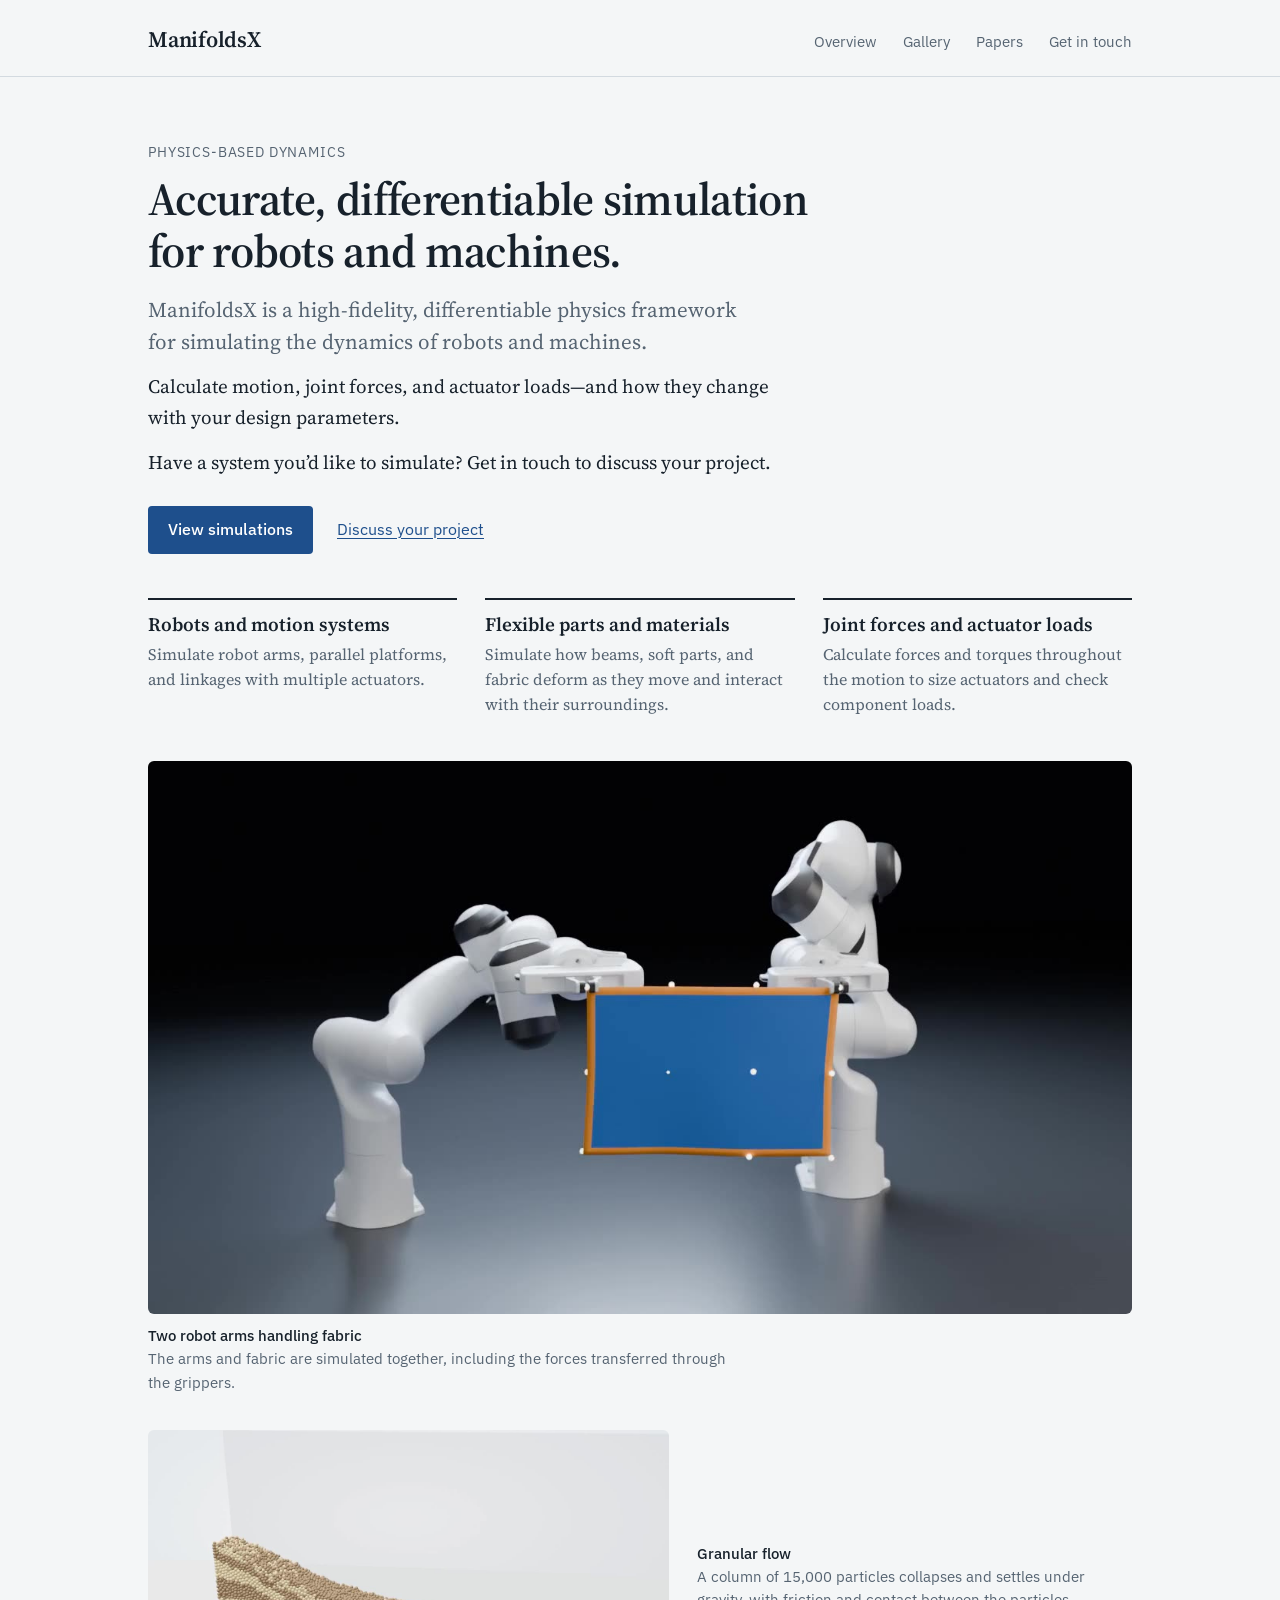
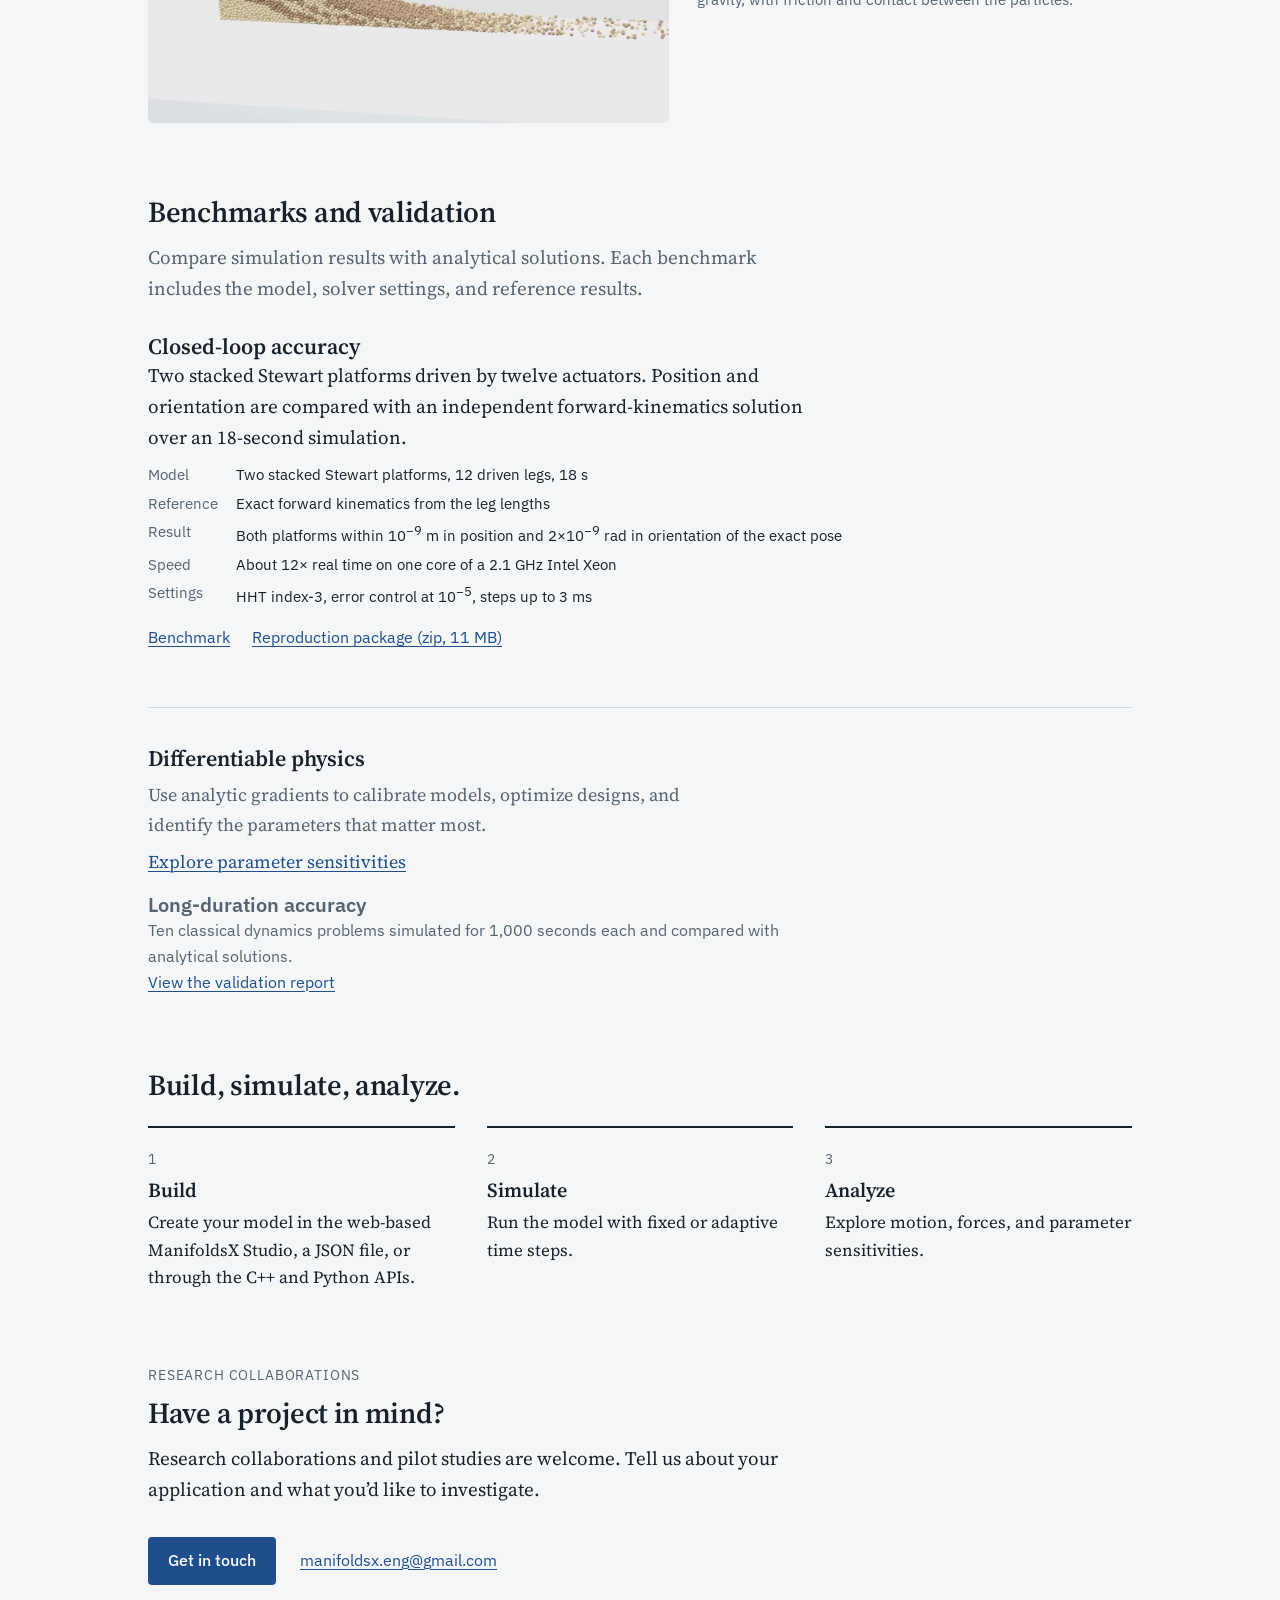
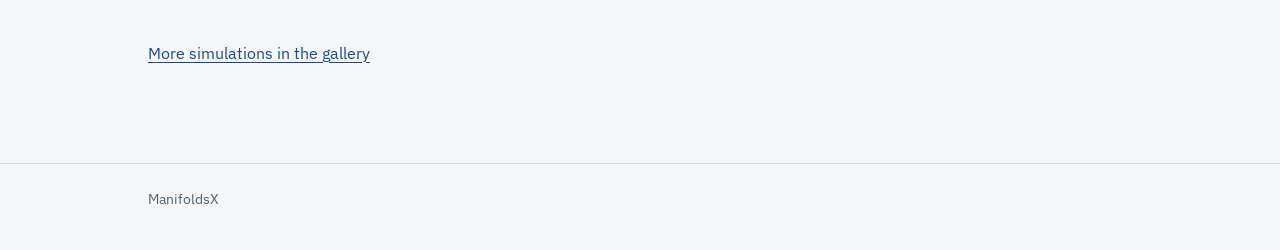
==== index.html @ 55ab4ba0 "Remove personal attribution from website pages" ====
<!DOCTYPE html>
<html lang="en">
<head>
<meta charset="utf-8">
<meta name="viewport" content="width=device-width, initial-scale=1">
<title>ManifoldsX – accurate, differentiable simulation for robots and machines</title>
<meta name="description" content="ManifoldsX is a high-fidelity, differentiable physics framework for simulating the dynamics of robots and machines.">
<link rel="canonical" href="https://manifoldsx.github.io/">
<meta property="og:type" content="website">
<meta property="og:site_name" content="ManifoldsX">
<meta property="og:title" content="ManifoldsX – accurate, differentiable simulation for robots and machines">
<meta property="og:description" content="ManifoldsX is a high-fidelity, differentiable physics framework for simulating the dynamics of robots and machines.">
<meta property="og:url" content="https://manifoldsx.github.io/">
<meta name="twitter:card" content="summary">
<link rel="preload" href="assets/fonts/source-serif-4.woff2" as="font" type="font/woff2" crossorigin>
<link rel="stylesheet" href="assets/site.css">
</head>
<body>

<header class="site-header">
  <div class="wrap">
    <a class="brand" href="./">ManifoldsX</a>
    <nav class="site-nav" aria-label="Main">
      <a href="overview/">Overview</a>
      <a href="examples/">Gallery</a>
      <a href="papers/">Papers</a>
      <a href="#pilot">Get in touch</a>
    </nav>
  </div>
</header>

<main class="wrap">

  <section class="hero">
    <p class="eyebrow">Physics-based dynamics</p>
    <h1>Accurate, differentiable simulation for robots and machines.</h1>
    <p class="lead">ManifoldsX is a high-fidelity, differentiable physics framework for simulating the dynamics of robots and machines.</p>
    <p>Calculate motion, joint forces, and actuator loads—and how they change with your design parameters.</p>
    <p>Have a system you’d like to simulate? Get in touch to discuss your project.</p>
    <div class="actions"><a class="button" href="examples/">View simulations</a><a href="#pilot">Discuss your project</a></div>
    <div class="needs">
      <div><h3>Robots and motion systems</h3><p>Simulate robot arms, parallel platforms, and linkages with multiple actuators.</p></div>
      <div><h3>Flexible parts and materials</h3><p>Simulate how beams, soft parts, and fabric deform as they move and interact with their surroundings.</p></div>
      <div><h3>Joint forces and actuator loads</h3><p>Calculate forces and torques throughout the motion to size actuators and check component loads.</p></div>
    </div>
  </section>

  <section class="reel" aria-label="Featured simulations">
    <div class="feature">
      <a class="clip" href="examples/#cotton">
        <video muted loop playsinline preload="none" poster="examples/media/robot_cloth.jpg" aria-label="Two robot arms moving a cotton sheet"><source src="examples/media/robot_cloth.mp4" type="video/mp4"></video>
      </a>
      <p class="caption"><b>Two robot arms handling fabric</b><br>The arms and fabric are simulated together, including the forces transferred through the grippers.</p>
    </div>
    <div class="second">
      <a class="clip" href="examples/#granular">
        <video muted loop playsinline preload="none" poster="examples/media/granular_collapse.jpg" aria-label="Granular column collapsing"><source src="examples/media/granular_collapse.mp4" type="video/mp4"></video>
      </a>
      <p class="caption"><b>Granular flow</b><br>A column of 15,000 particles collapses and settles under gravity, with friction and contact between the particles.</p>
    </div>
  </section>

  <section class="section" id="evidence">
    <h2>Benchmarks and validation</h2>
    <p>Compare simulation results with analytical solutions. Each benchmark includes the model, solver settings, and reference results.</p>

    <div class="proof-text">
      <h3>Closed-loop accuracy</h3>
      <p>Two stacked Stewart platforms driven by twelve actuators. Position and orientation are compared with an independent forward-kinematics solution over an 18-second simulation.</p>
      <dl class="facts">
        <dt>Model</dt><dd>Two stacked Stewart platforms, 12 driven legs, 18&nbsp;s</dd>
        <dt>Reference</dt><dd>Exact forward kinematics from the leg lengths</dd>
        <dt>Result</dt><dd>Both platforms within 10<sup>&minus;9</sup>&nbsp;m in position and 2&times;10<sup>&minus;9</sup>&nbsp;rad in orientation of the exact pose</dd>
        <dt>Speed</dt><dd>About 12&times; real time on one core of a 2.1&nbsp;GHz Intel Xeon</dd>
        <dt>Settings</dt><dd>HHT index-3, error control at 10<sup>&minus;5</sup>, steps up to 3&nbsp;ms</dd>
      </dl>
      <p class="links"><a href="stewart-benchmark/">Benchmark</a><a href="stewart-benchmark/double_stewart_reproduction.zip">Reproduction package (zip, 11&nbsp;MB)</a></p>
    </div>

    <div class="calib" id="sensitivity"><h3>Differentiable physics</h3><p>Use analytic gradients to calibrate models, optimize designs, and identify the parameters that matter most.</p><p><a href="differentiable-dynamics/">Explore parameter sensitivities</a></p></div>
    <div class="also tight"><h3>Long-duration accuracy</h3><p>Ten classical dynamics problems simulated for 1,000 seconds each and compared with analytical solutions.</p><a href="papers/">View the validation report</a></div>
  </section>

  <section class="section" id="workflow"><h2>Build, simulate, analyze.</h2><div class="steps">
<div><span class="when">1</span><h3>Build</h3><p>Create your model in the web-based ManifoldsX Studio, a JSON file, or through the C++ and Python APIs.</p></div>
<div><span class="when">2</span><h3>Simulate</h3><p>Run the model with fixed or adaptive time steps.</p></div>
<div><span class="when">3</span><h3>Analyze</h3><p>Explore motion, forces, and parameter sensitivities.</p></div>
</div></section>

  <section class="section pilot" id="pilot"><p class="eyebrow">Research collaborations</p><h2>Have a project in mind?</h2><p>Research collaborations and pilot studies are welcome. Tell us about your application and what you’d like to investigate.</p><div class="actions"><a class="button" href="mailto:manifoldsx.eng@gmail.com?subject=Research%20collaboration">Get in touch</a><a class="email" href="mailto:manifoldsx.eng@gmail.com">manifoldsx.eng@gmail.com</a></div></section>

  <p class="more-sims"><a href="examples/">More simulations in the gallery</a></p>

</main>

<footer class="site-footer">
  <div class="wrap">
    <span>ManifoldsX</span>
  </div>
</footer>

<script>
(() => {
  const vids = [...document.querySelectorAll('main video')];
  if (matchMedia('(prefers-reduced-motion: reduce)').matches || !('IntersectionObserver' in window)) return;
  const io = new IntersectionObserver(es => es.forEach(e => {
    const v = e.target;
    if (e.isIntersecting) { if (v.preload === 'none') v.preload = 'auto'; v.play().catch(() => {}); } else v.pause();
  }), { threshold: 0.35 });
  vids.forEach(v => io.observe(v));
})();

</script>
</body>
</html>
---- assets/site.css ----
/* ManifoldsX site styles. One file for every page. */

@font-face{font-family:"Source Serif 4";src:url("fonts/source-serif-4.woff2") format("woff2");font-weight:200 900;font-style:normal;font-display:swap}
@font-face{font-family:"Source Serif 4";src:url("fonts/source-serif-4-italic.woff2") format("woff2");font-weight:200 900;font-style:italic;font-display:swap}
@font-face{font-family:"IBM Plex Sans";src:url("fonts/ibm-plex-sans-400.woff2") format("woff2");font-weight:400;font-display:swap}
@font-face{font-family:"IBM Plex Sans";src:url("fonts/ibm-plex-sans-500.woff2") format("woff2");font-weight:500;font-display:swap}
@font-face{font-family:"IBM Plex Sans";src:url("fonts/ibm-plex-sans-600.woff2") format("woff2");font-weight:600;font-display:swap}

:root{
  --paper:#F4F6F7;     /* cool drafting white */
  --ink:#17212B;       /* blue-black ink */
  --muted:#566472;     /* secondary text */
  --rule:#D3DAE0;      /* lines, borders */
  --accent:#1E4F8C;    /* drawing-ink blue: links, the one button */
  --accent-wash:#E4EBF3;
  --serif:"Source Serif 4",Georgia,serif;
  --sans:"IBM Plex Sans",system-ui,sans-serif;
  --measure:66ch;
  --wide:1040px;
}

*,*::before,*::after{box-sizing:border-box;margin:0;padding:0}
html{-webkit-text-size-adjust:100%}
body{background:var(--paper);color:var(--ink);font-family:var(--serif);font-size:19px;line-height:1.62;font-optical-sizing:auto;-webkit-font-smoothing:antialiased}
img,video{display:block;max-width:100%}
a{color:var(--accent);text-decoration-thickness:1px;text-underline-offset:3px}
a:hover{text-decoration-thickness:2px}
:focus-visible{outline:2px solid var(--accent);outline-offset:3px;border-radius:2px}

.wrap{max-width:var(--wide);margin:0 auto;padding:0 28px}

/* Header and footer */
.site-header{border-bottom:1px solid var(--rule)}
.site-header .wrap{display:flex;align-items:baseline;justify-content:space-between;gap:24px;padding-top:22px;padding-bottom:18px;flex-wrap:wrap}
.brand{font-family:var(--serif);font-size:22px;font-weight:600;letter-spacing:-.01em;color:var(--ink);text-decoration:none}
.site-nav{display:flex;gap:26px;flex-wrap:wrap;font-family:var(--sans);font-size:15px}
.site-nav a{color:var(--muted);text-decoration:none}
.site-nav a:hover,.site-nav a[aria-current="page"]{color:var(--ink)}
.site-nav a[aria-current="page"]{text-decoration:underline;text-underline-offset:6px}
.site-footer{border-top:1px solid var(--rule);margin-top:96px}
.site-footer .wrap{padding-top:24px;padding-bottom:40px;font-family:var(--sans);font-size:14px;color:var(--muted);display:flex;justify-content:space-between;gap:16px;flex-wrap:wrap}
.site-footer a{color:var(--muted)}

/* Type scale (1.25 ratio from 19px) */
h1{font-size:clamp(32px,4.6vw,46px);line-height:1.12;font-weight:600;letter-spacing:-.015em;max-width:27ch}
h2{font-size:29px;line-height:1.2;font-weight:600;letter-spacing:-.01em;margin-bottom:12px}
h3{font-size:20px;line-height:1.3;font-weight:600}
p{max-width:var(--measure)}
p+p{margin-top:14px}
.lead{font-size:21px;line-height:1.5;color:var(--muted);margin-top:18px}
.small,figcaption{font-family:var(--sans);font-size:14px;line-height:1.5;color:var(--muted)}

/* Sections */
.section{padding-top:72px}
.section > p:first-of-type{color:var(--muted)}
.hero{padding-top:64px}
.actions{display:flex;gap:24px;align-items:center;flex-wrap:wrap;margin-top:28px;font-family:var(--sans);font-size:16px}
.button{display:inline-block;background:var(--accent);color:#fff;text-decoration:none;font-weight:500;padding:11px 20px;border-radius:4px}
.button:hover{background:#173f71}

/* The one bold element: the mechanism itself */
.figure{margin-top:48px}
.figure video{width:100%;aspect-ratio:16/9;background:#0c1218;border-radius:6px}
.figure figcaption{margin-top:10px;max-width:var(--measure)}

/* Results table */
.results{width:100%;border-collapse:collapse;margin-top:28px;font-family:var(--sans);font-size:16px;line-height:1.5}
.results th{text-align:left;font-weight:500;color:var(--muted);padding:0 20px 10px 0;border-bottom:1px solid var(--ink)}
.results td{vertical-align:top;padding:16px 20px 16px 0;border-bottom:1px solid var(--rule)}
.results td:first-child{font-family:var(--serif);font-size:18px;font-weight:600;width:26%}
.results td:nth-child(2){color:var(--muted);width:20%}
.results td:last-child{padding-right:0;white-space:nowrap}

/* Applications: three short columns, no boxes */
.areas{display:grid;grid-template-columns:repeat(3,1fr);gap:36px;margin-top:28px}
.areas p{font-size:17px;color:var(--muted);margin-top:6px}

/* Contact */
.contact{margin-top:0}
.contact .email{font-family:var(--sans);font-size:18px;margin-top:18px;display:inline-block}

@media (max-width:760px){
  body{font-size:18px}
  .wrap{padding:0 20px}
  .site-nav{gap:18px;font-size:15px}
  .hero{padding-top:40px}
  .section{padding-top:56px}
  .areas{grid-template-columns:1fr;gap:22px}
  .results thead{display:none}
  .results,.results tbody,.results tr,.results td{display:block;width:auto}
  .results tr{border-bottom:1px solid var(--rule);padding:14px 0}
  .results td{border:0;padding:2px 0}
  .results td:first-child{width:auto}
  .results td:nth-child(2){width:auto}
  .results td:nth-child(2)::before{content:"Reference: "}
}
@media (prefers-reduced-motion:reduce){*{scroll-behavior:auto!important}}
.visually-hidden{position:absolute;width:1px;height:1px;overflow:hidden;clip:rect(0 0 0 0);white-space:nowrap}

/* ---------- Inner pages ---------- */
.page-head{padding-top:56px}
.page-head .meta{font-family:var(--sans);font-size:15px;color:var(--muted);margin-bottom:12px}
.links{display:flex;gap:22px;flex-wrap:wrap;margin-top:16px;font-family:var(--sans);font-size:16px}
.links .button{font-size:16px}

/* A case: heading, text, video, two short notes */
.case{padding-top:72px}
.case + .case{border-top:1px solid var(--rule);margin-top:72px}
.case figure{margin-top:24px}
.case video{width:100%;aspect-ratio:16/9;background:#0c1218;border-radius:6px}
.case figcaption{margin-top:10px}
.notes{display:grid;grid-template-columns:1fr 1fr;gap:36px;margin-top:28px}
.notes h3{font-size:18px}
.notes p{font-size:17px;color:var(--muted);margin-top:6px}

/* Generic data table */
.table-wrap{overflow-x:auto;margin-top:24px}
table.data{border-collapse:collapse;width:100%;font-family:var(--sans);font-size:15px;line-height:1.45}
table.data caption{text-align:left;caption-side:top;color:var(--muted);font-size:14px;padding-bottom:8px}
table.data th{text-align:left;font-weight:500;color:var(--muted);padding:0 18px 8px 0;border-bottom:1px solid var(--ink);vertical-align:bottom}
table.data td{padding:11px 18px 11px 0;border-bottom:1px solid var(--rule);vertical-align:top}
table.data td.num,table.data th.num{text-align:right;font-variant-numeric:tabular-nums;white-space:nowrap}
table.data tr.own td:first-child{font-weight:600}
.note{font-family:var(--sans);font-size:14px;line-height:1.55;color:var(--muted);margin-top:14px;max-width:80ch}

/* Method: definition list in two columns */
.method{display:grid;grid-template-columns:1fr 1fr;gap:8px 44px;margin-top:20px}
.method dt{font-family:var(--sans);font-weight:500;font-size:15px;margin-top:16px}
.method dd{font-size:17px;color:var(--muted)}
.limits{margin-top:16px;padding-left:1.1em;max-width:var(--measure)}
.limits li+li{margin-top:12px}
.aside{margin-top:28px;padding-left:18px;border-left:2px solid var(--rule);max-width:var(--measure)}
.aside h3{font-size:17px}
.aside p{font-size:16px;color:var(--muted);margin-top:4px}
.aside h3+p+h3{margin-top:16px}

/* Offer: three steps, a real sequence */
.steps{display:grid;grid-template-columns:repeat(3,1fr);gap:32px;margin-top:24px;counter-reset:step}
.steps > div{border-top:2px solid var(--ink);padding-top:14px}
.steps .when{font-family:var(--sans);font-size:14px;color:var(--muted)}
.steps h3{margin-top:4px}
.steps p{font-size:17px;margin-top:6px}
.steps p.bound{font-size:15px;color:var(--muted)}

/* Chart */
.chart{margin-top:28px;position:relative}
.chart .scroll svg{width:100%;height:auto;min-width:620px;display:block}
.chart .scroll{overflow-x:auto}
.chart .grid line{stroke:var(--rule);stroke-width:1}
.chart text{font-family:var(--sans);font-size:13px;fill:var(--muted)}
.chart text.axl{fill:var(--ink);font-size:13px}
.chart text.lab{fill:var(--ink);font-size:12.5px}
.legend{display:flex;gap:22px;flex-wrap:wrap;font-family:var(--sans);font-size:14px;color:var(--muted);margin-bottom:10px}
.legend span{display:inline-flex;align-items:center;gap:8px}
.tip{position:absolute;pointer-events:none;background:#fff;border:1px solid var(--rule);padding:8px 10px;font-family:var(--sans);font-size:13px;line-height:1.45;border-radius:4px;max-width:240px;box-shadow:0 2px 8px rgba(23,33,43,.08)}

/* Papers list */
.paper{display:grid;grid-template-columns:1.2fr 1fr;gap:36px;align-items:start;padding:36px 0;border-bottom:1px solid var(--rule)}
.paper:first-of-type{margin-top:28px;border-top:1px solid var(--rule)}
.paper .meta{font-family:var(--sans);font-size:14px;color:var(--muted)}
.paper h2{font-size:25px;margin:6px 0 8px}
.paper h2 a{color:var(--ink);text-decoration:none}
.paper h2 a:hover{text-decoration:underline}
.paper img{border-radius:6px;width:100%;height:auto}

@media (max-width:760px){
  .notes,.method,.steps,.paper{grid-template-columns:1fr;gap:18px}
  .case{padding-top:52px}
  .case + .case{margin-top:52px}
  .page-head{padding-top:40px}
}

/* ---------- Home reel ---------- */
.reel{margin-top:44px}
.clip{display:block;color:var(--ink);text-decoration:none}
.clip video{width:100%;aspect-ratio:16/9;object-fit:cover;background:#0c1218;border-radius:6px;display:block}
.clip span{display:block;font-family:var(--sans);font-size:15px;color:var(--muted);margin-top:8px}
.clip:hover span{color:var(--ink)}
.reel .grid{display:grid;grid-template-columns:repeat(3,1fr);gap:28px 20px;margin-top:28px}
.reel .more{margin-top:28px;font-family:var(--sans);font-size:16px}
@media (max-width:760px){.reel .grid{grid-template-columns:1fr;gap:22px}}

.reel .lead-msg{margin-top:22px;max-width:var(--measure)}
.reel .lead-msg h2{font-size:24px;margin-bottom:6px}
.reel .lead-msg p{font-size:19px;color:var(--muted)}
.clip span.msg{font-family:var(--serif);font-size:17px;color:var(--muted);margin-top:10px}
.clip span.msg b{display:block;font-size:20px;color:var(--ink);font-weight:600;margin-bottom:2px}

/* ---------- Home: product page ---------- */
.eyebrow{font-family:var(--sans);font-size:14px;letter-spacing:.06em;text-transform:uppercase;color:var(--muted);margin-bottom:10px}
.hero .lead{max-width:62ch}
.hero .actions a:not(.button){font-family:var(--sans)}
.needs{display:grid;grid-template-columns:repeat(3,1fr);gap:28px;margin-top:44px}
.needs > div{border-top:2px solid var(--ink);padding-top:12px}
.needs h3{font-size:19px}
.needs p{font-size:16px;line-height:1.55;color:var(--muted);margin-top:6px}
.reel .caption{font-family:var(--sans);font-size:15px;line-height:1.55;color:var(--muted);margin-top:10px;max-width:var(--measure)}
.reel .caption b{color:var(--ink);font-weight:500}
.proof{display:grid;grid-template-columns:1.1fr 1fr;gap:32px;align-items:start;margin-top:32px}
.proof h3{font-size:22px}
.facts{display:grid;grid-template-columns:auto 1fr;gap:6px 18px;margin-top:12px;font-family:var(--sans);font-size:15px;line-height:1.5}
.facts dt{color:var(--muted)}
.facts dd{color:var(--ink)}
.proof .links{margin-top:16px;font-size:15px}
.sens{margin-top:64px;border-top:1px solid var(--rule);padding-top:40px}
.sens h3{font-size:22px}
.sens > p{margin-top:8px;color:var(--muted);font-size:18px}
.sens-ctrl{display:flex;align-items:center;gap:16px;flex-wrap:wrap;margin:22px 0 14px;font-family:var(--sans);font-size:15px}
.sens-ctrl input[type=range]{width:min(360px,100%);accent-color:var(--accent)}
.sens-ctrl output{font-variant-numeric:tabular-nums;color:var(--ink);font-weight:500;min-width:13ch}
.sens .chart{margin-top:6px}
#senschart .scroll svg{min-width:0}
.readout{font-family:var(--sans);font-size:16px;color:var(--ink);margin-top:10px}
.sens .small{margin-top:10px;max-width:var(--measure)}
.also{margin-top:48px;font-family:var(--sans);font-size:16px;color:var(--muted)}
.steps .when{text-transform:none}
.pilot .actions{margin-top:32px}
.pilot .email{font-family:var(--sans);font-size:16px}
.more-sims{margin-top:56px;font-family:var(--sans);font-size:16px}
@media (max-width:760px){
  .needs,.proof{grid-template-columns:1fr;gap:20px}
  .needs{margin-top:32px}
  .sens{margin-top:48px}
}

/* ---------- Gallery grouped by need ---------- */
.toc{display:flex;flex-wrap:wrap;gap:10px 22px;margin-top:22px;font-family:var(--sans);font-size:16px}
.need-group{padding-top:88px}
.need-group > .eyebrow{margin-bottom:6px}
.need-group > h2{font-size:34px}
.need-group > .lead{margin-top:8px}
.need-group .case:first-of-type{padding-top:48px}
.case-title{font-size:25px;line-height:1.25}
.case > p{margin-top:8px}
.pairfig .row{display:grid;grid-template-columns:38% 1fr;gap:18px;align-items:center}
.pairfig img{width:100%;height:auto;border-radius:6px;background:#fff}
@media (max-width:760px){
  .need-group{padding-top:64px}
  .need-group > h2{font-size:28px}
  .pairfig .row{grid-template-columns:1fr}
}
.reel .second{display:grid;grid-template-columns:1.2fr 1fr;gap:28px;align-items:center;margin-top:36px}
.reel .second .caption{margin-top:0}
.proof-text{margin-top:28px;max-width:720px}
.proof-text h3{font-size:22px}
.also.tight{margin-top:16px}
@media (max-width:760px){.reel .second{grid-template-columns:1fr;gap:10px}}
.hero h1{max-width:21em;text-wrap:balance}

/* ---------- Overview ---------- */
.overview-text{padding-top:28px}
.overview-text p{font-size:19px}
.overview-text p:first-of-type{color:var(--ink)}
.contains{display:grid;grid-template-columns:200px 1fr;gap:0 28px;margin-top:20px;max-width:860px}
.contains dt,.contains dd{padding:14px 0;border-bottom:1px solid var(--rule)}
.contains dt{font-family:var(--sans);font-weight:500;font-size:16px}
.contains dd{font-size:18px;color:var(--muted)}
.apps{margin-top:18px;columns:2;column-gap:44px;max-width:860px;padding-left:1.1em;font-size:18px}
.apps li{break-inside:avoid;margin-bottom:10px}
@media (max-width:760px){
  .contains{grid-template-columns:1fr}
  .contains dt{border-bottom:0;padding-bottom:2px}
  .contains dd{padding-top:0}
  .apps{columns:1}
}
@media (max-width:760px){.site-header .wrap{row-gap:8px}}
.calib{margin-top:56px;border-top:1px solid var(--rule);padding-top:36px}
.calib h3{font-size:22px}
.calib > p{margin-top:8px;color:var(--muted);font-size:18px}
.calib .figure{margin-top:20px}
.calib .figure img{width:100%;height:auto;background:#fff;border-radius:6px;padding:10px 8px}
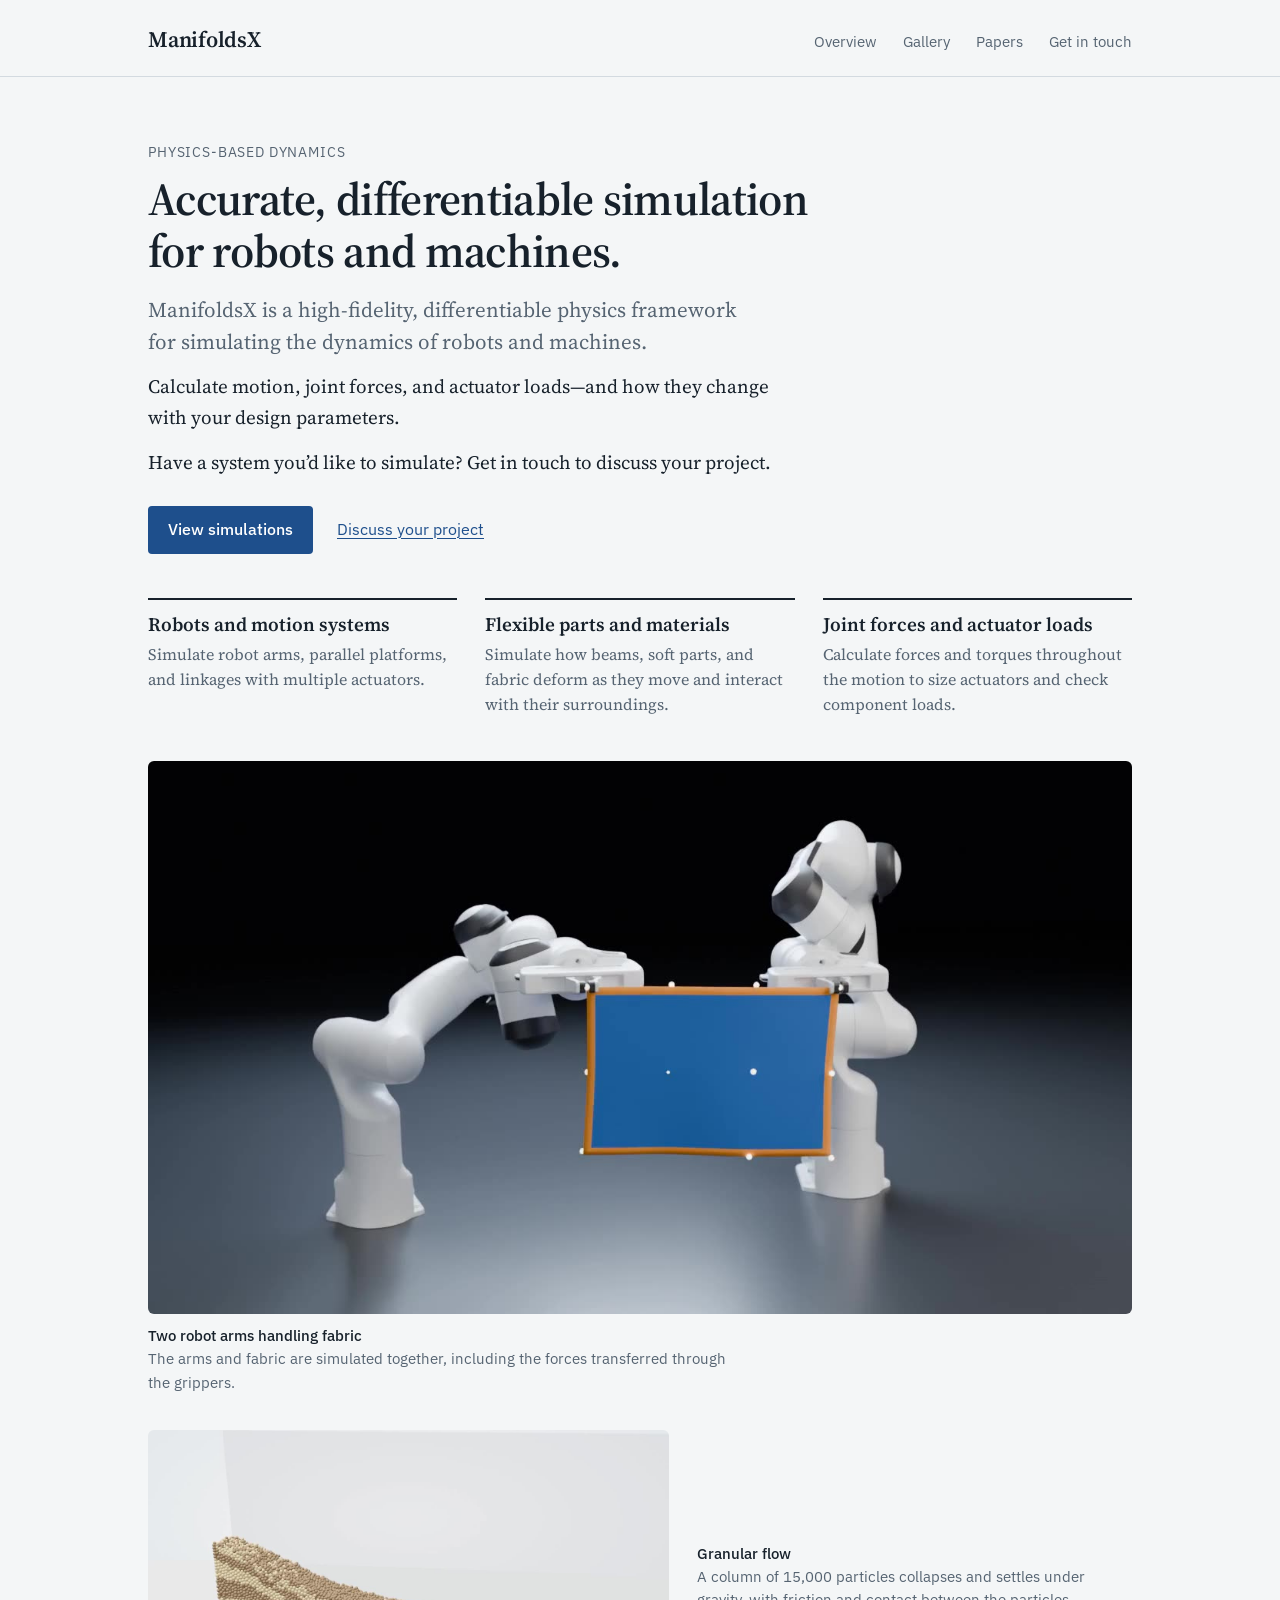
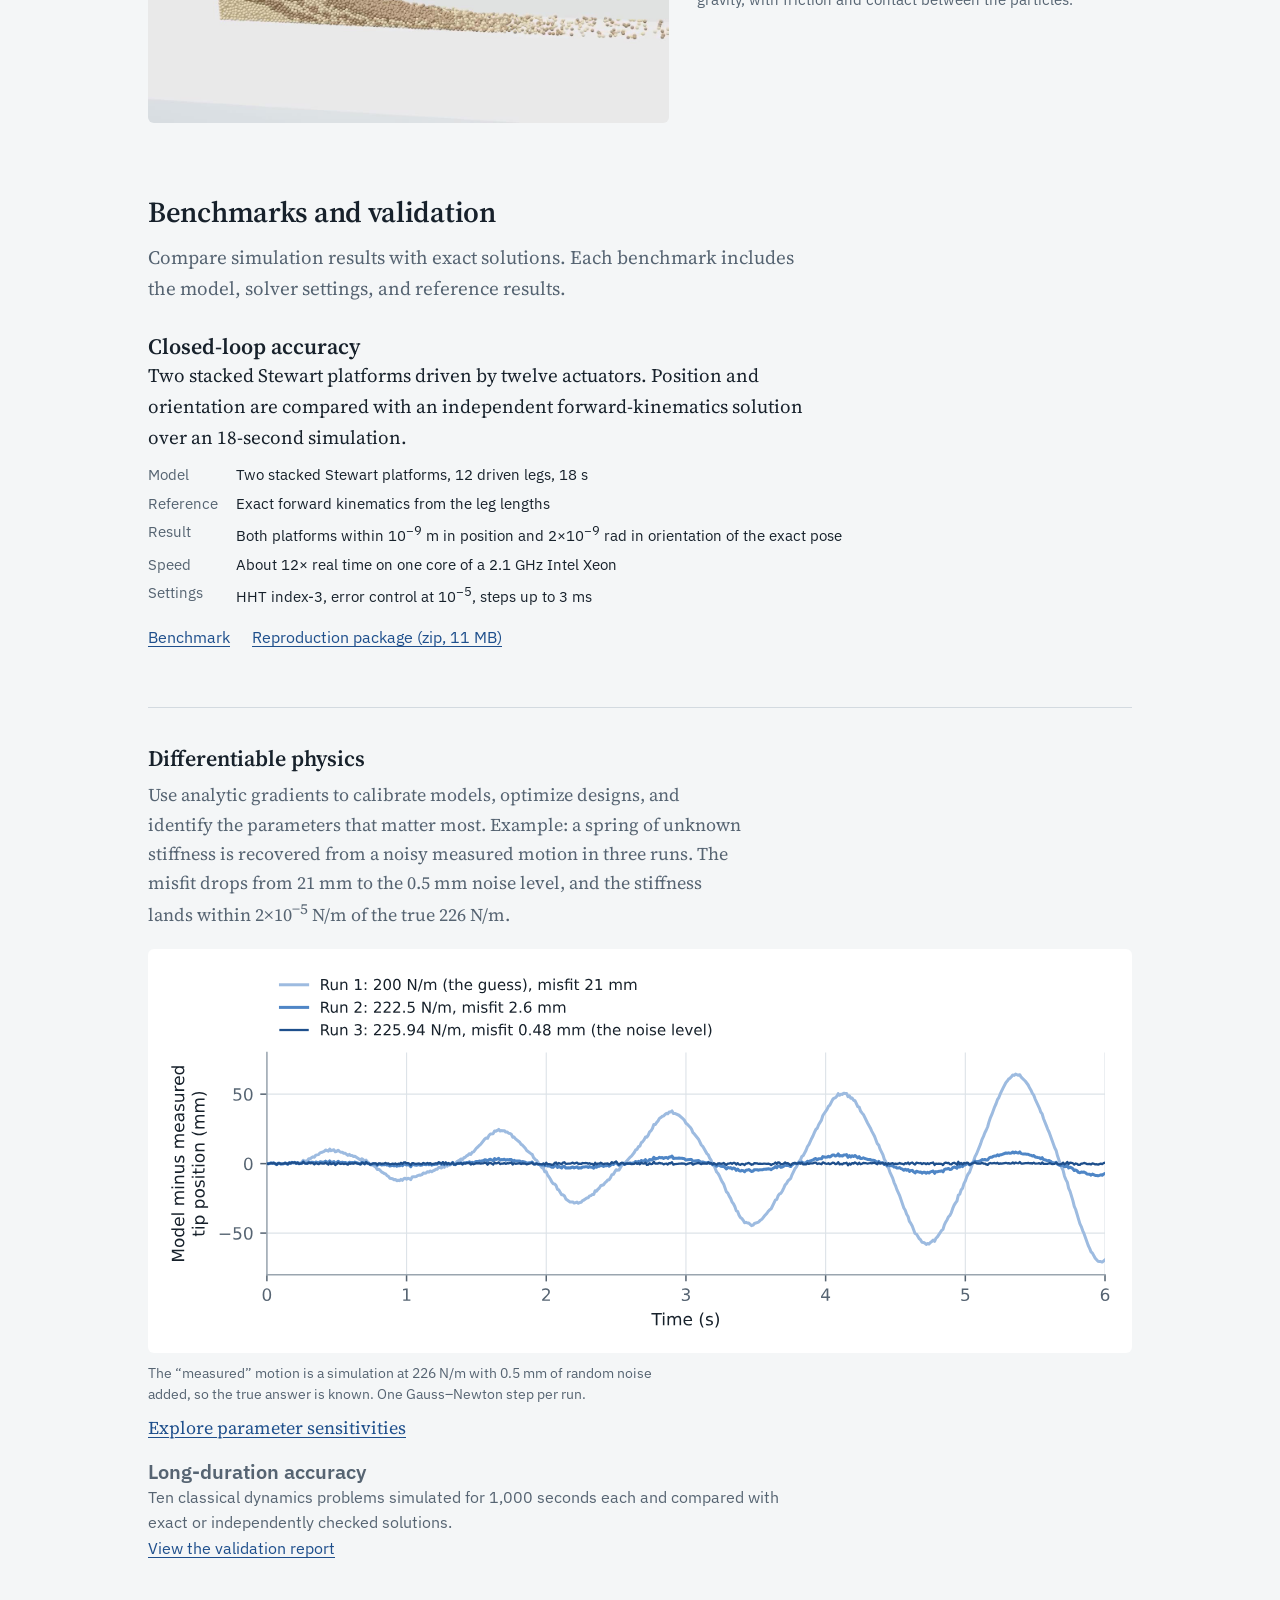
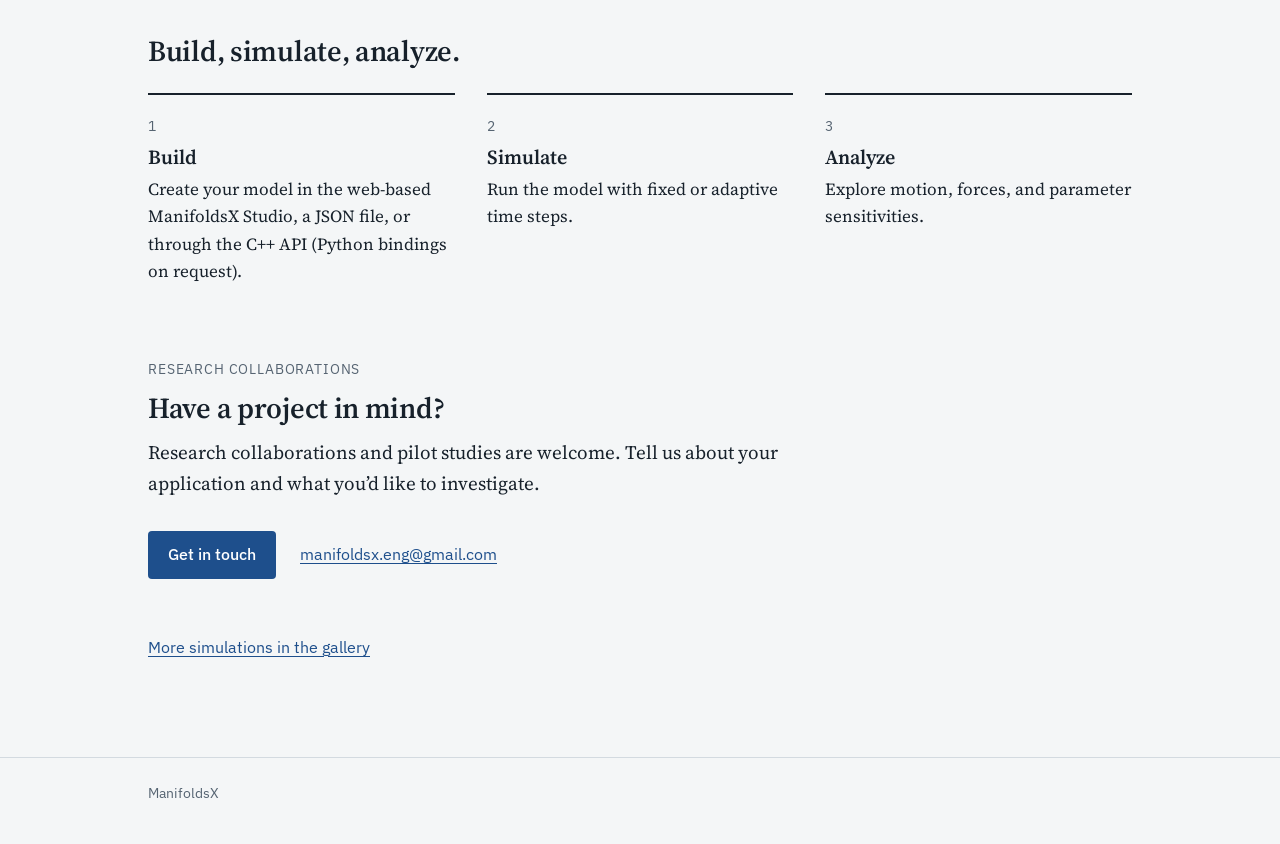
==== commit e2037ef6: "Homepage: calibration result back, accurate reference and API wording - Differentiable physics shows" ====
--- a/index.html
+++ b/index.html
@@ -62,7 +62,7 @@
 
   <section class="section" id="evidence">
     <h2>Benchmarks and validation</h2>
-    <p>Compare simulation results with analytical solutions. Each benchmark includes the model, solver settings, and reference results.</p>
+    <p>Compare simulation results with exact solutions. Each benchmark includes the model, solver settings, and reference results.</p>
 
     <div class="proof-text">
       <h3>Closed-loop accuracy</h3>
@@ -77,12 +77,12 @@
       <p class="links"><a href="stewart-benchmark/">Benchmark</a><a href="stewart-benchmark/double_stewart_reproduction.zip">Reproduction package (zip, 11&nbsp;MB)</a></p>
     </div>
 
-    <div class="calib" id="sensitivity"><h3>Differentiable physics</h3><p>Use analytic gradients to calibrate models, optimize designs, and identify the parameters that matter most.</p><p><a href="differentiable-dynamics/">Explore parameter sensitivities</a></p></div>
-    <div class="also tight"><h3>Long-duration accuracy</h3><p>Ten classical dynamics problems simulated for 1,000 seconds each and compared with analytical solutions.</p><a href="papers/">View the validation report</a></div>
+    <div class="calib" id="sensitivity"><h3>Differentiable physics</h3><p>Use analytic gradients to calibrate models, optimize designs, and identify the parameters that matter most. Example: a spring of unknown stiffness is recovered from a noisy measured motion in three runs. The misfit drops from 21&nbsp;mm to the 0.5&nbsp;mm noise level, and the stiffness lands within 2&times;10<sup>&minus;5</sup>&nbsp;N/m of the true 226&nbsp;N/m.</p><figure class="figure"><img src="examples/media/calibration.svg" alt="Model minus measured tip position over 6 seconds for three runs: about 21 mm misfit, then 2.6 mm, then 0.48 mm, the noise level"><figcaption>The &ldquo;measured&rdquo; motion is a simulation at 226&nbsp;N/m with 0.5&nbsp;mm of random noise added, so the true answer is known. One Gauss&ndash;Newton step per run.</figcaption></figure><p><a href="differentiable-dynamics/">Explore parameter sensitivities</a></p></div>
+    <div class="also tight"><h3>Long-duration accuracy</h3><p>Ten classical dynamics problems simulated for 1,000 seconds each and compared with exact or independently checked solutions.</p><a href="papers/">View the validation report</a></div>
   </section>
 
   <section class="section" id="workflow"><h2>Build, simulate, analyze.</h2><div class="steps">
-<div><span class="when">1</span><h3>Build</h3><p>Create your model in the web-based ManifoldsX Studio, a JSON file, or through the C++ and Python APIs.</p></div>
+<div><span class="when">1</span><h3>Build</h3><p>Create your model in the web-based ManifoldsX Studio, a JSON file, or through the C++ API (Python bindings on request).</p></div>
 <div><span class="when">2</span><h3>Simulate</h3><p>Run the model with fixed or adaptive time steps.</p></div>
 <div><span class="when">3</span><h3>Analyze</h3><p>Explore motion, forces, and parameter sensitivities.</p></div>
 </div></section>
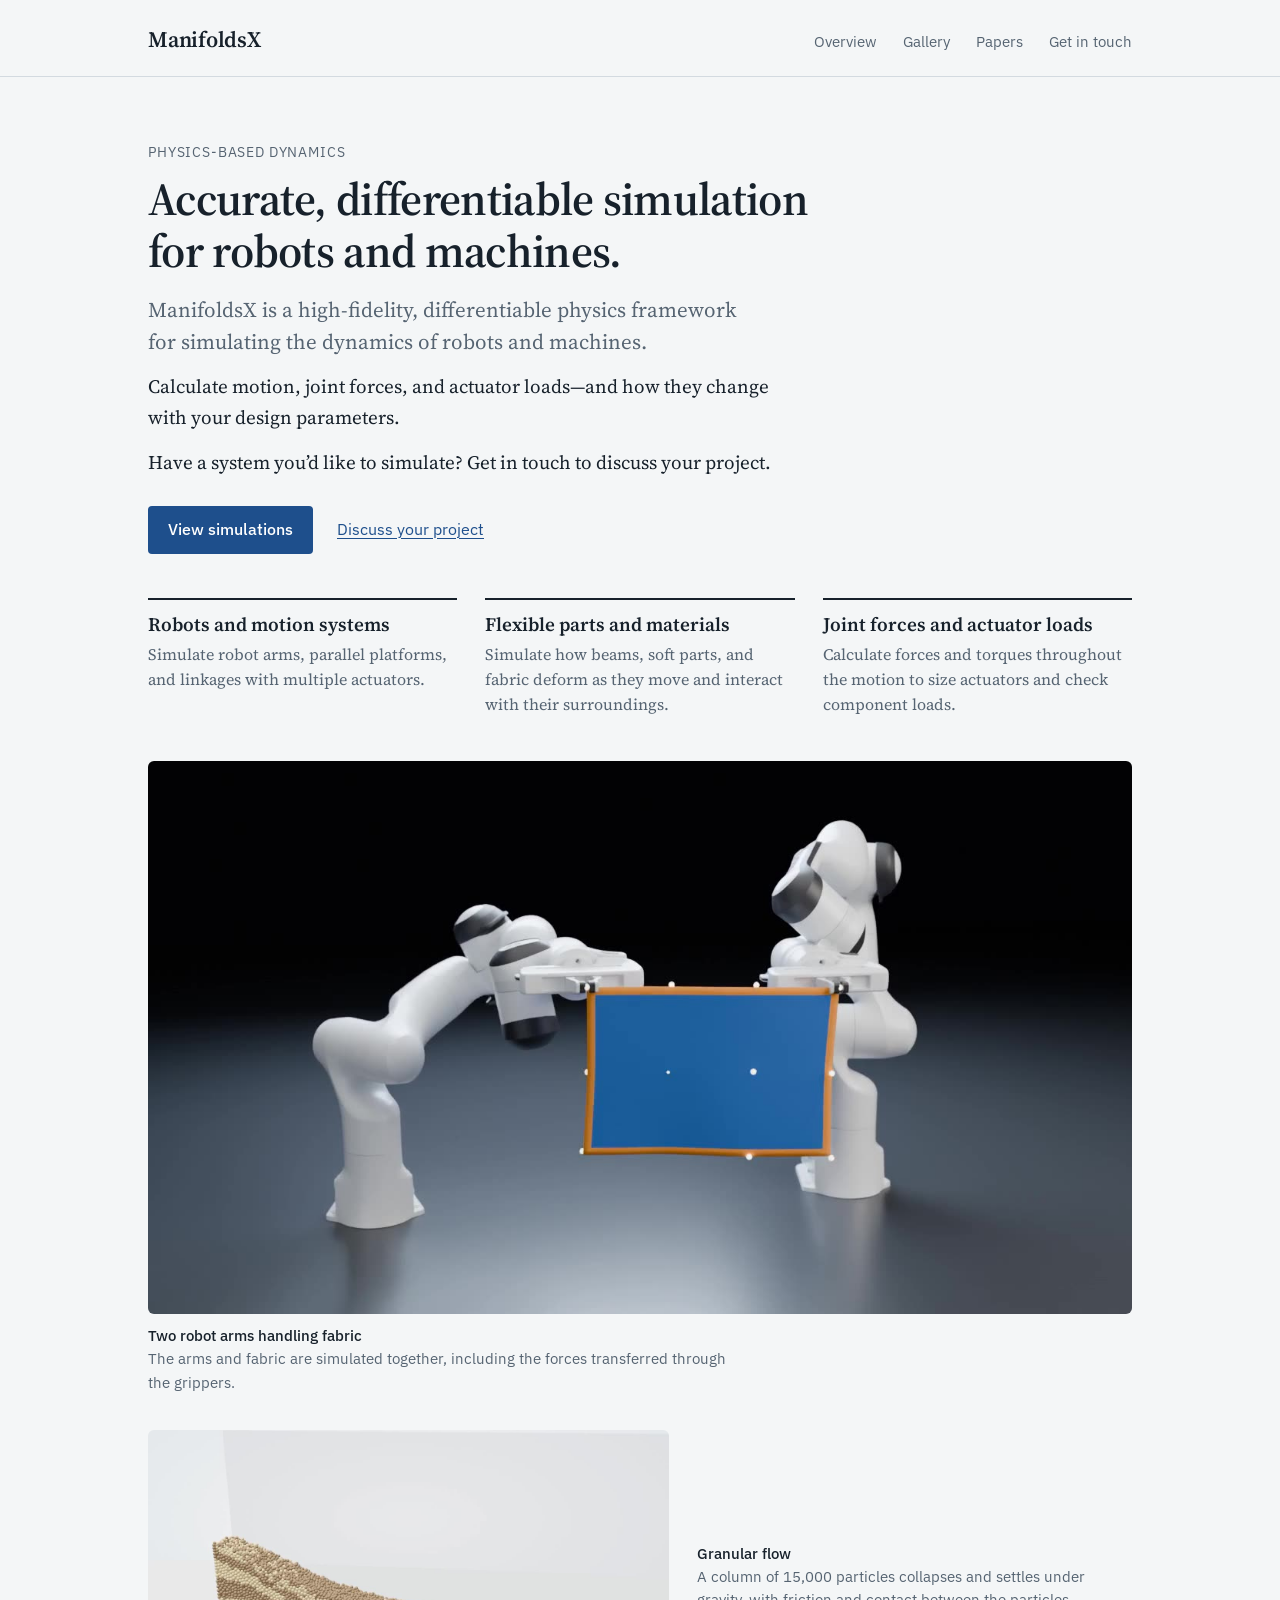
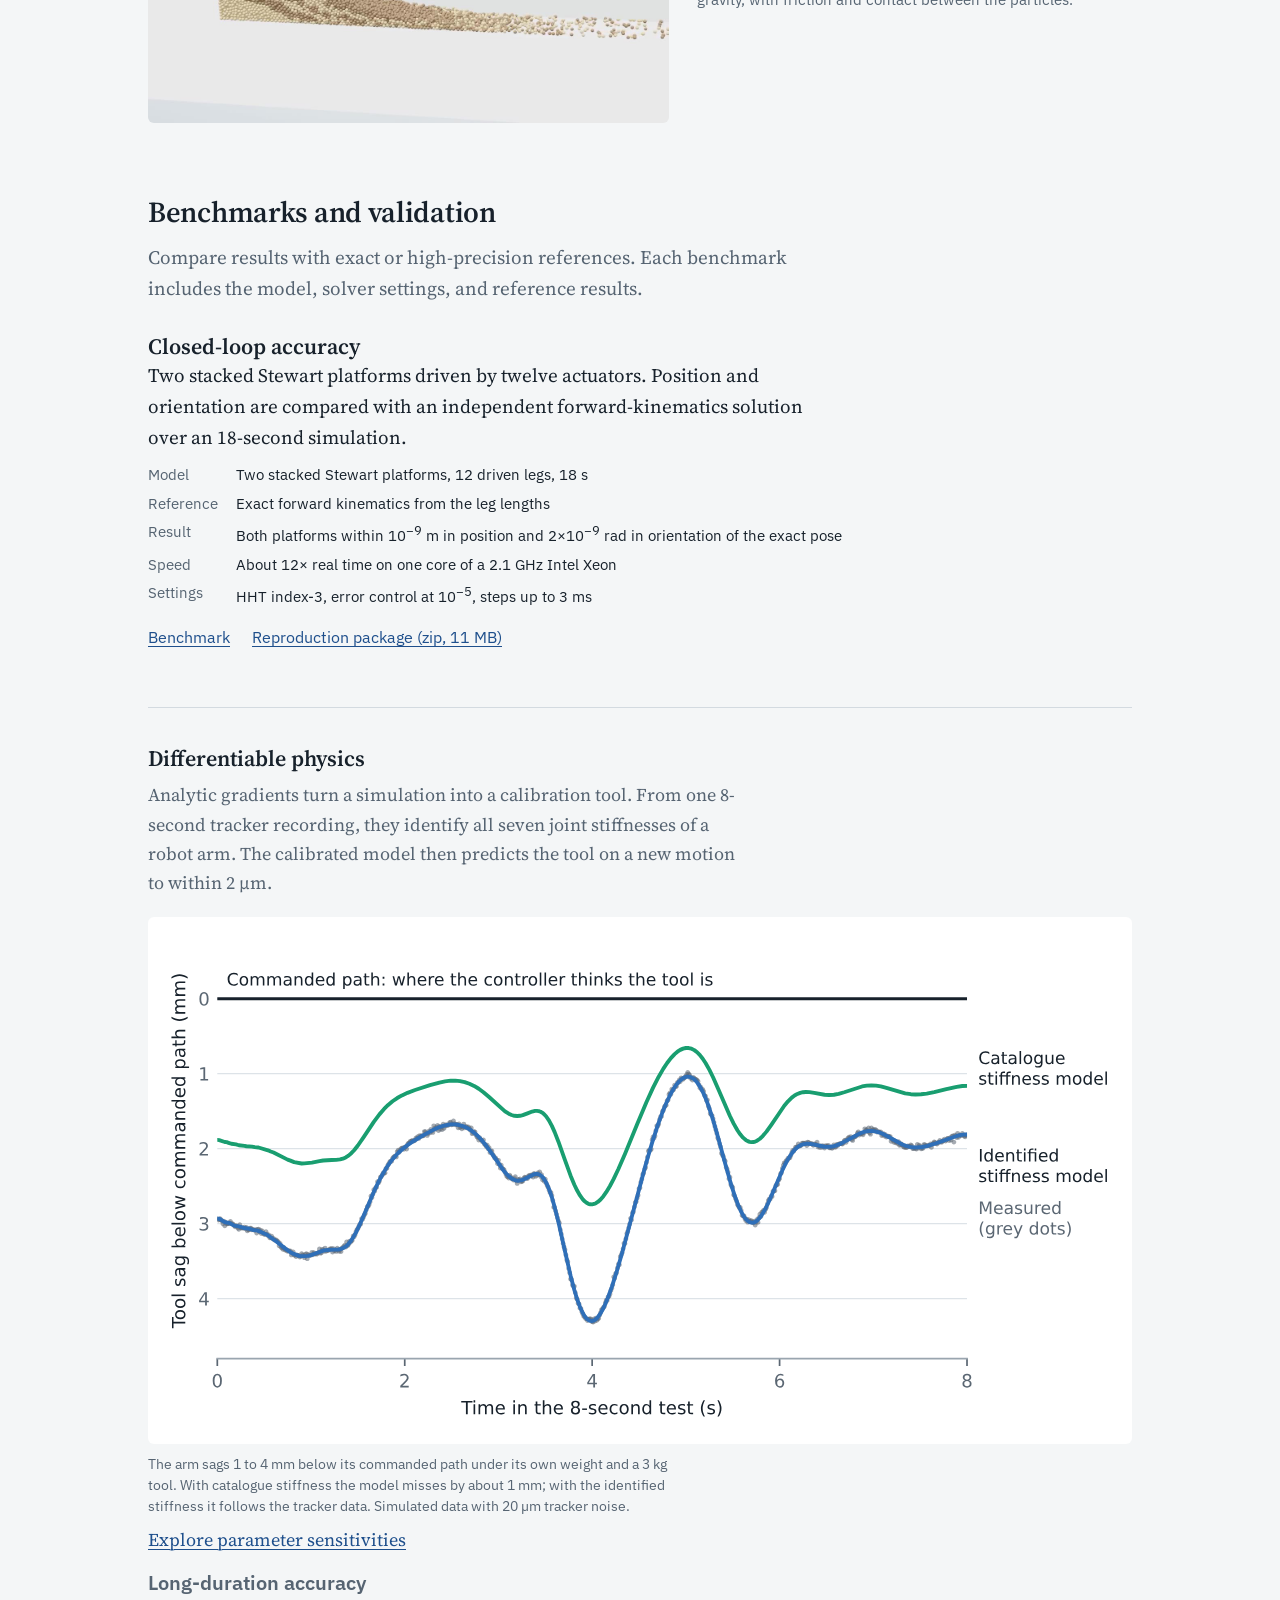
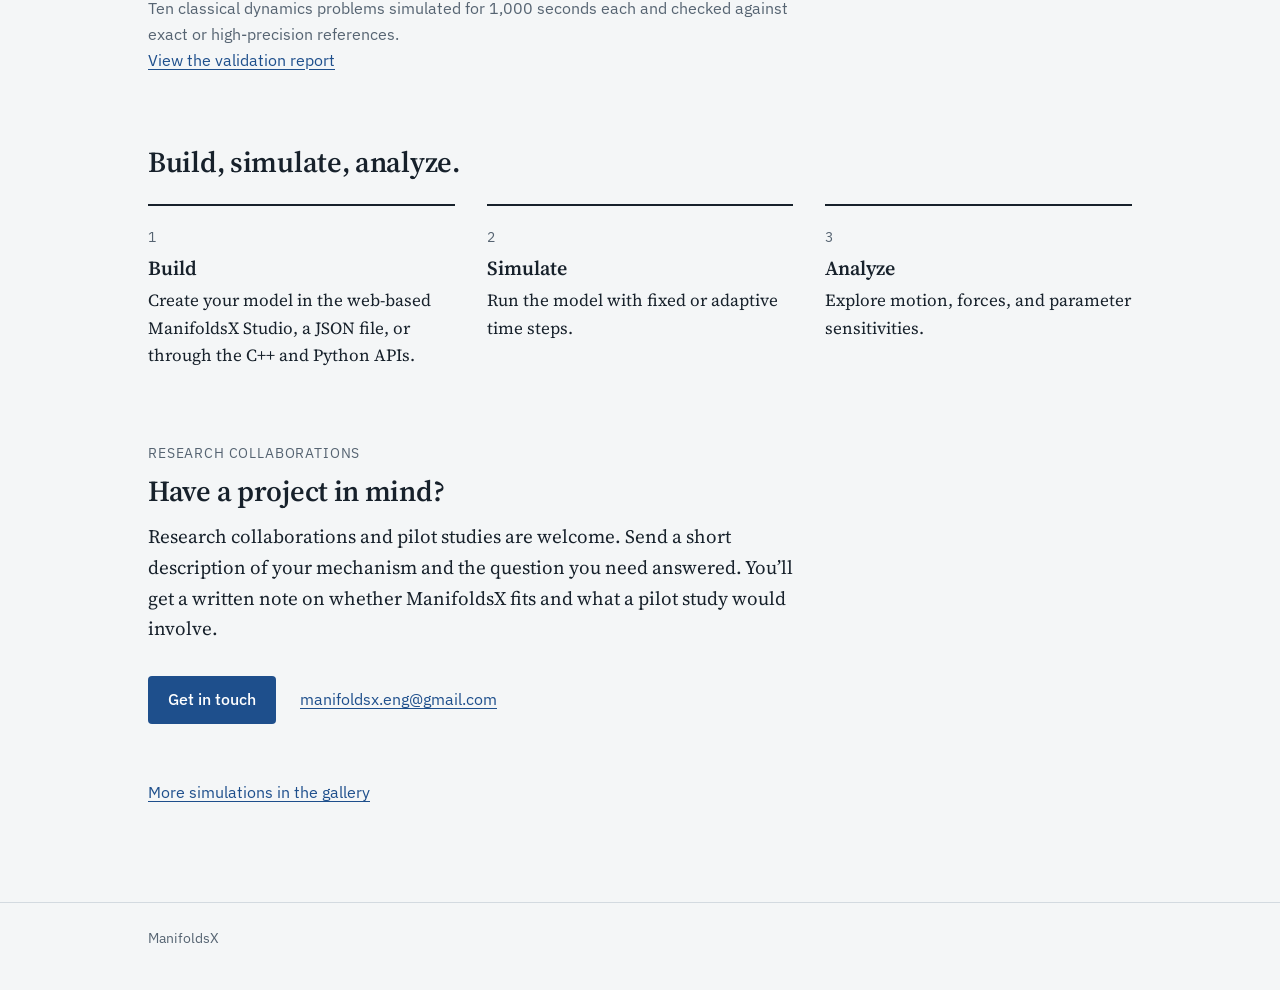
==== commit 1153df79: "Homepage: robot joint-stiffness case, reference wording, what visitors get - Differentiable physics:" ====
--- a/index.html
+++ b/index.html
@@ -62,7 +62,7 @@
 
   <section class="section" id="evidence">
     <h2>Benchmarks and validation</h2>
-    <p>Compare simulation results with exact solutions. Each benchmark includes the model, solver settings, and reference results.</p>
+    <p>Compare results with exact or high-precision references. Each benchmark includes the model, solver settings, and reference results.</p>
 
     <div class="proof-text">
       <h3>Closed-loop accuracy</h3>
@@ -77,17 +77,19 @@
       <p class="links"><a href="stewart-benchmark/">Benchmark</a><a href="stewart-benchmark/double_stewart_reproduction.zip">Reproduction package (zip, 11&nbsp;MB)</a></p>
     </div>
 
-    <div class="calib" id="sensitivity"><h3>Differentiable physics</h3><p>Use analytic gradients to calibrate models, optimize designs, and identify the parameters that matter most. Example: a spring of unknown stiffness is recovered from a noisy measured motion in three runs. The misfit drops from 21&nbsp;mm to the 0.5&nbsp;mm noise level, and the stiffness lands within 2&times;10<sup>&minus;5</sup>&nbsp;N/m of the true 226&nbsp;N/m.</p><figure class="figure"><img src="examples/media/calibration.svg" alt="Model minus measured tip position over 6 seconds for three runs: about 21 mm misfit, then 2.6 mm, then 0.48 mm, the noise level"><figcaption>The &ldquo;measured&rdquo; motion is a simulation at 226&nbsp;N/m with 0.5&nbsp;mm of random noise added, so the true answer is known. One Gauss&ndash;Newton step per run.</figcaption></figure><p><a href="differentiable-dynamics/">Explore parameter sensitivities</a></p></div>
-    <div class="also tight"><h3>Long-duration accuracy</h3><p>Ten classical dynamics problems simulated for 1,000 seconds each and compared with exact or independently checked solutions.</p><a href="papers/">View the validation report</a></div>
+    <div class="calib" id="sensitivity"><h3>Differentiable physics</h3><p>Analytic gradients turn a simulation into a calibration tool. From one 8-second tracker recording, they identify all seven joint stiffnesses of a robot arm. The calibrated model then predicts the tool on a new motion to within 2&nbsp;µm.</p>
+      <figure class="figure"><picture><source media="(max-width: 600px)" srcset="examples/media/robot_stiffness_fit_phone.svg"><img src="examples/media/robot_stiffness_fit.svg" alt="Tool sag below the commanded path during the test: tracker data, the model with catalogue stiffness, and the model with identified stiffness" loading="lazy"></picture><figcaption>The arm sags 1 to 4&nbsp;mm below its commanded path under its own weight and a 3&nbsp;kg tool. With catalogue stiffness the model misses by about 1&nbsp;mm; with the identified stiffness it follows the tracker data. Simulated data with 20&nbsp;µm tracker noise.</figcaption></figure>
+      <p><a href="differentiable-dynamics/">Explore parameter sensitivities</a></p></div>
+    <div class="also tight"><h3>Long-duration accuracy</h3><p>Ten classical dynamics problems simulated for 1,000 seconds each and checked against exact or high-precision references.</p><a href="papers/">View the validation report</a></div>
   </section>
 
   <section class="section" id="workflow"><h2>Build, simulate, analyze.</h2><div class="steps">
-<div><span class="when">1</span><h3>Build</h3><p>Create your model in the web-based ManifoldsX Studio, a JSON file, or through the C++ API (Python bindings on request).</p></div>
+<div><span class="when">1</span><h3>Build</h3><p>Create your model in the web-based ManifoldsX Studio, a JSON file, or through the C++ and Python APIs.</p></div>
 <div><span class="when">2</span><h3>Simulate</h3><p>Run the model with fixed or adaptive time steps.</p></div>
 <div><span class="when">3</span><h3>Analyze</h3><p>Explore motion, forces, and parameter sensitivities.</p></div>
 </div></section>
 
-  <section class="section pilot" id="pilot"><p class="eyebrow">Research collaborations</p><h2>Have a project in mind?</h2><p>Research collaborations and pilot studies are welcome. Tell us about your application and what you’d like to investigate.</p><div class="actions"><a class="button" href="mailto:manifoldsx.eng@gmail.com?subject=Research%20collaboration">Get in touch</a><a class="email" href="mailto:manifoldsx.eng@gmail.com">manifoldsx.eng@gmail.com</a></div></section>
+  <section class="section pilot" id="pilot"><p class="eyebrow">Research collaborations</p><h2>Have a project in mind?</h2><p>Research collaborations and pilot studies are welcome. Send a short description of your mechanism and the question you need answered. You’ll get a written note on whether ManifoldsX fits and what a pilot study would involve.</p><div class="actions"><a class="button" href="mailto:manifoldsx.eng@gmail.com?subject=Research%20collaboration&amp;body=Mechanism%3A%0D%0AQuestion%20you%20need%20answered%3A%0D%0AData%20you%20have%20(CAD%2C%20measurements)%3A%0D%0A">Get in touch</a><a class="email" href="mailto:manifoldsx.eng@gmail.com">manifoldsx.eng@gmail.com</a></div></section>
 
   <p class="more-sims"><a href="examples/">More simulations in the gallery</a></p>
 
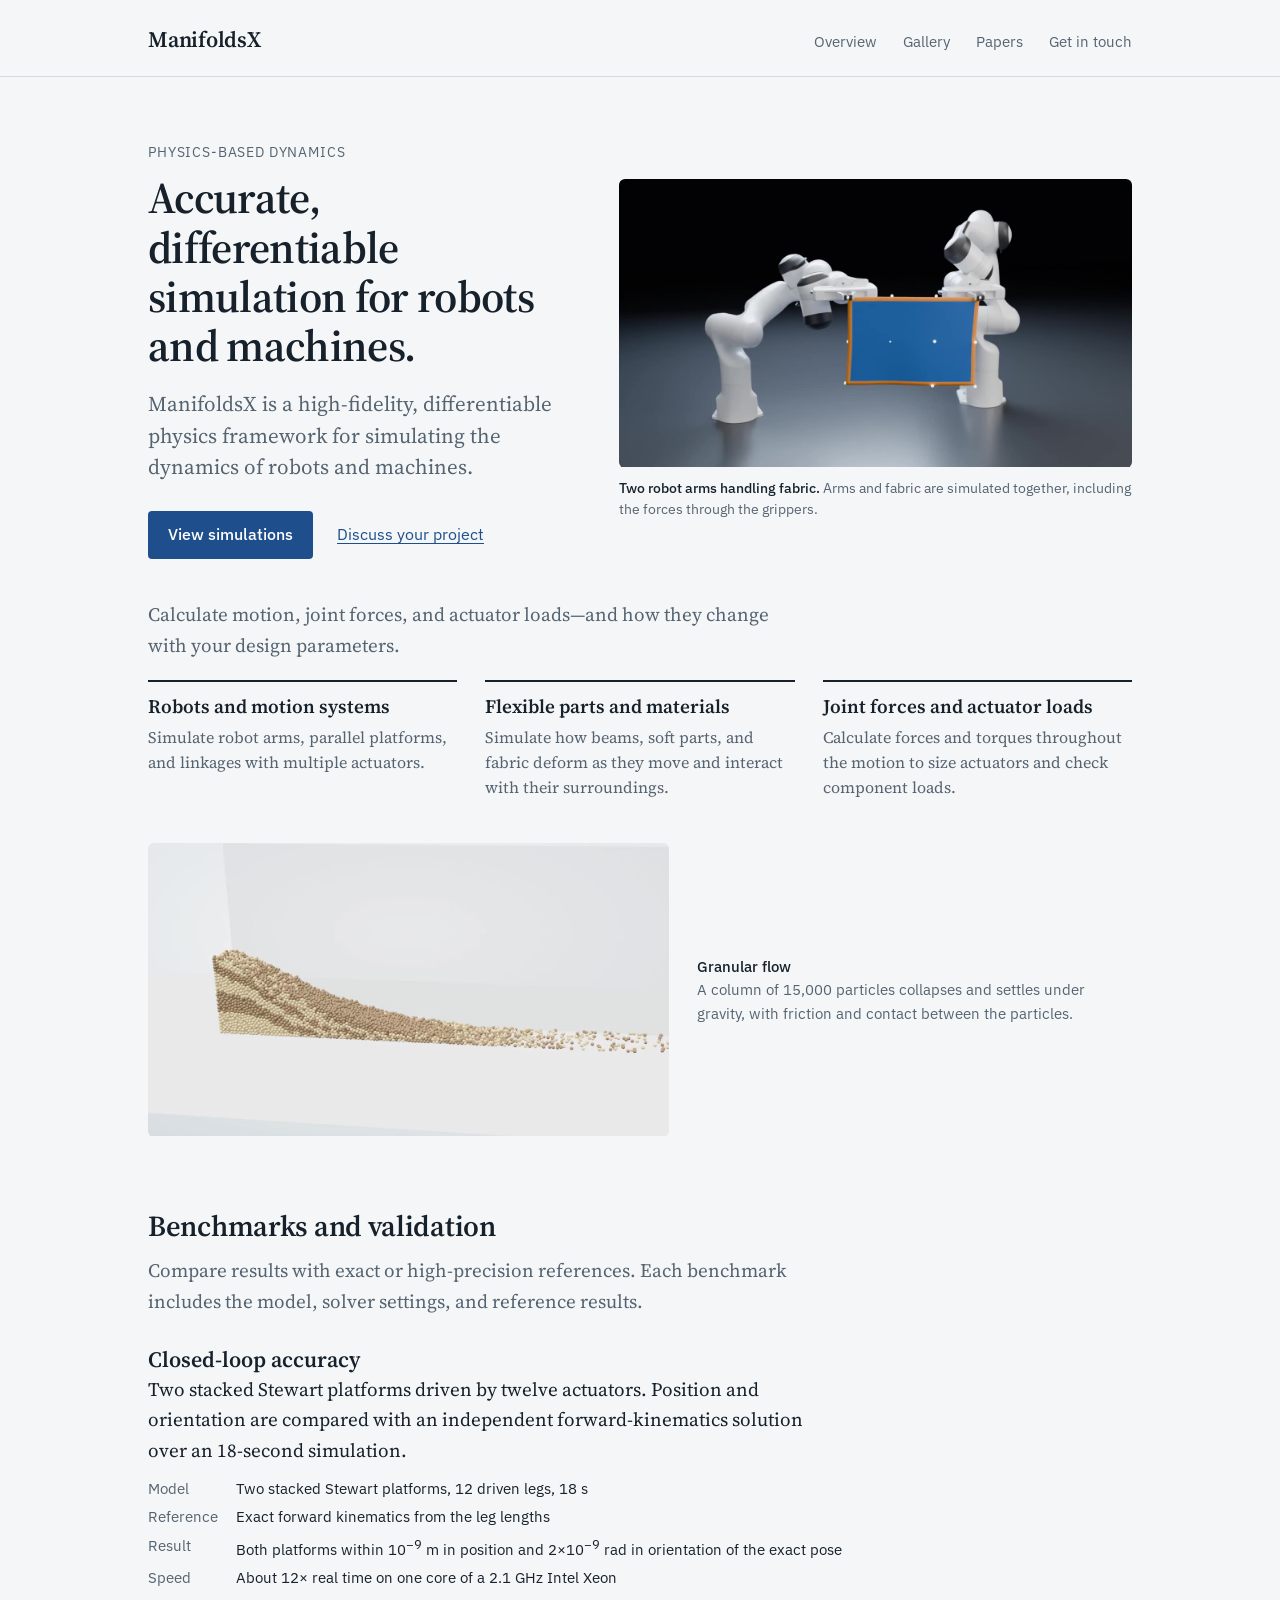
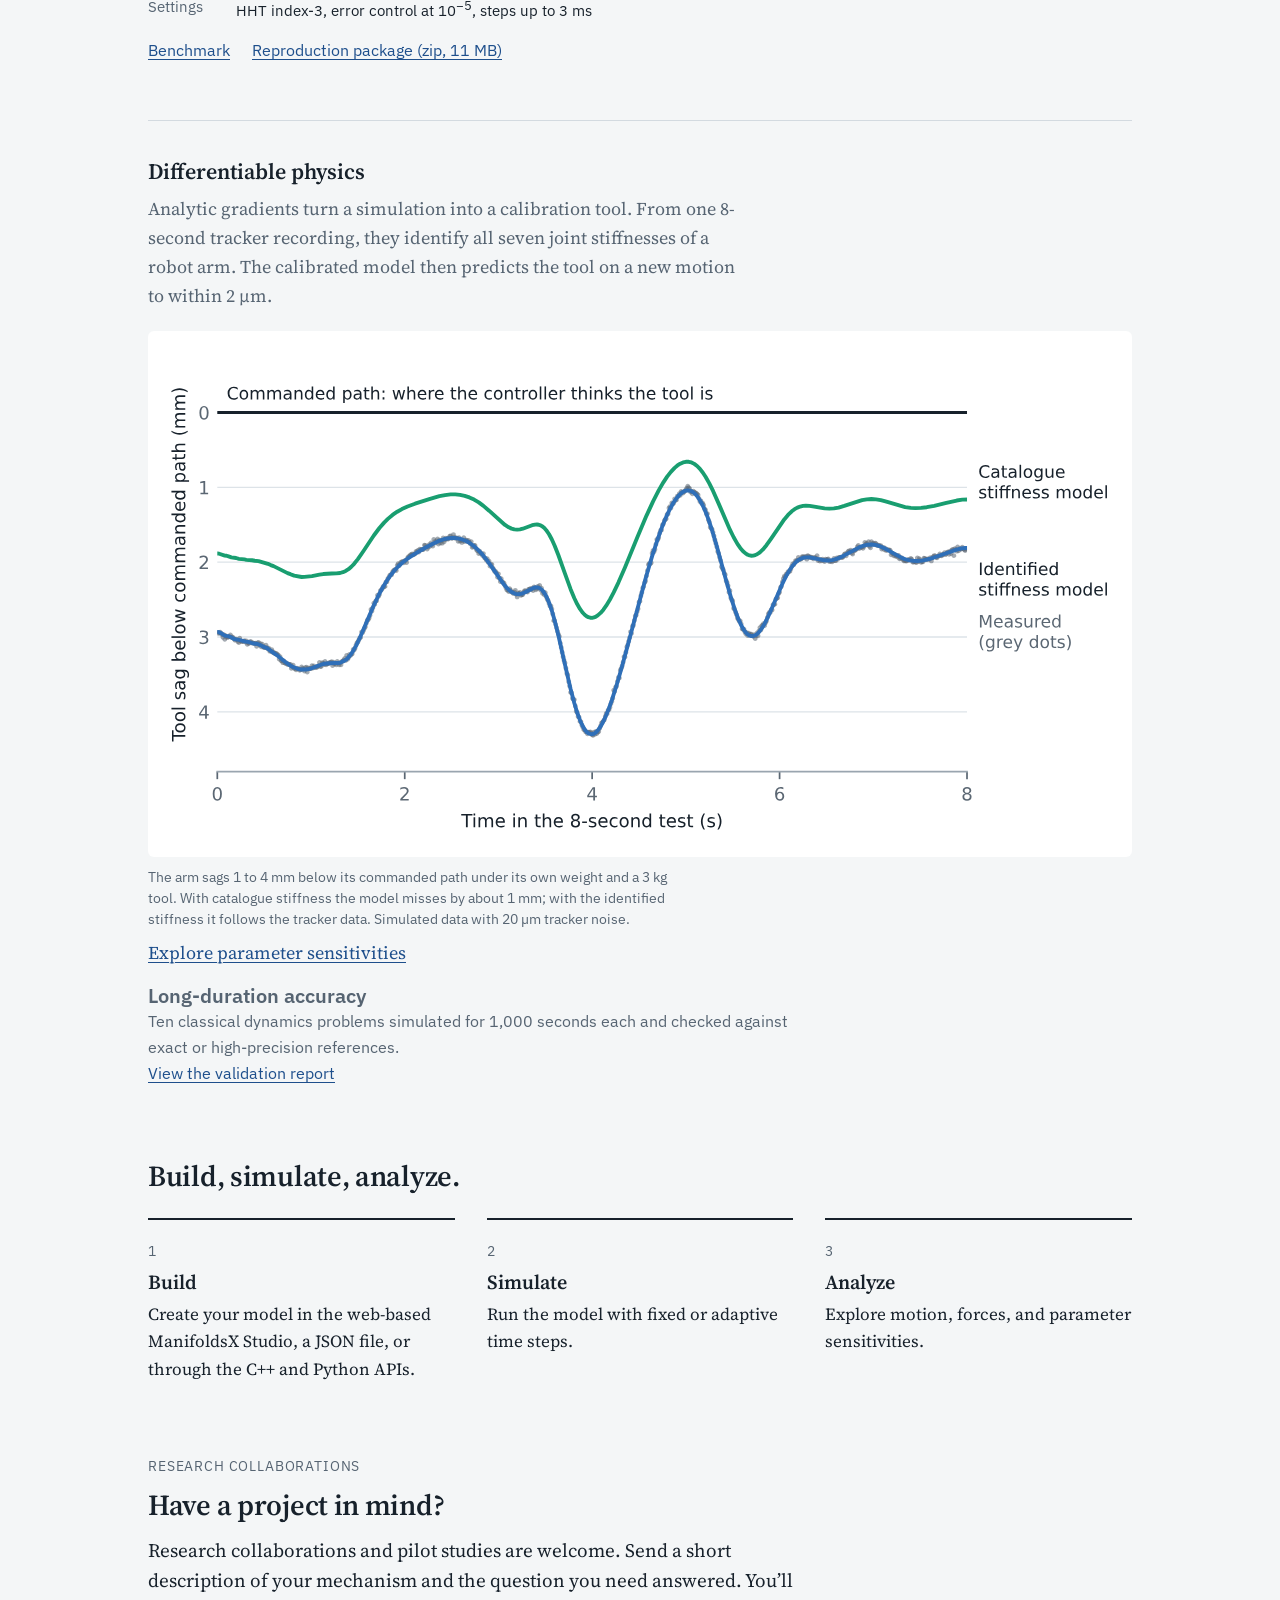
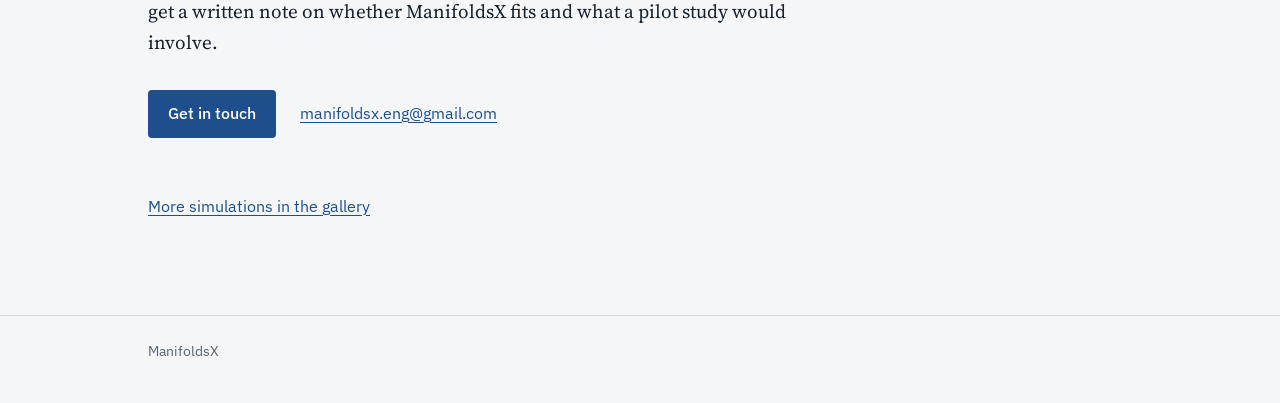
==== commit 4a04cc2a: "Homepage: cloth clip in the hero Move the existing robot-cloth clip beside the headline (below it on" ====
--- a/index.html
+++ b/index.html
@@ -32,12 +32,21 @@
 <main class="wrap">
 
   <section class="hero">
-    <p class="eyebrow">Physics-based dynamics</p>
-    <h1>Accurate, differentiable simulation for robots and machines.</h1>
-    <p class="lead">ManifoldsX is a high-fidelity, differentiable physics framework for simulating the dynamics of robots and machines.</p>
-    <p>Calculate motion, joint forces, and actuator loads—and how they change with your design parameters.</p>
-    <p>Have a system you’d like to simulate? Get in touch to discuss your project.</p>
-    <div class="actions"><a class="button" href="examples/">View simulations</a><a href="#pilot">Discuss your project</a></div>
+    <div class="hero-split">
+      <div class="hero-text">
+        <p class="eyebrow">Physics-based dynamics</p>
+        <h1>Accurate, differentiable simulation for robots and machines.</h1>
+        <p class="lead">ManifoldsX is a high-fidelity, differentiable physics framework for simulating the dynamics of robots and machines.</p>
+        <div class="actions"><a class="button" href="examples/">View simulations</a><a href="#pilot">Discuss your project</a></div>
+      </div>
+      <figure class="hero-media">
+        <a class="clip" href="examples/#cotton">
+          <video muted loop playsinline preload="metadata" poster="examples/media/robot_cloth.jpg" aria-label="Two robot arms moving a cotton sheet"><source src="examples/media/robot_cloth.mp4" type="video/mp4"></video>
+        </a>
+        <figcaption><b>Two robot arms handling fabric.</b> Arms and fabric are simulated together, including the forces through the grippers.</figcaption>
+      </figure>
+    </div>
+    <p class="hero-sub">Calculate motion, joint forces, and actuator loads—and how they change with your design parameters.</p>
     <div class="needs">
       <div><h3>Robots and motion systems</h3><p>Simulate robot arms, parallel platforms, and linkages with multiple actuators.</p></div>
       <div><h3>Flexible parts and materials</h3><p>Simulate how beams, soft parts, and fabric deform as they move and interact with their surroundings.</p></div>
@@ -46,12 +55,6 @@
   </section>
 
   <section class="reel" aria-label="Featured simulations">
-    <div class="feature">
-      <a class="clip" href="examples/#cotton">
-        <video muted loop playsinline preload="none" poster="examples/media/robot_cloth.jpg" aria-label="Two robot arms moving a cotton sheet"><source src="examples/media/robot_cloth.mp4" type="video/mp4"></video>
-      </a>
-      <p class="caption"><b>Two robot arms handling fabric</b><br>The arms and fabric are simulated together, including the forces transferred through the grippers.</p>
-    </div>
     <div class="second">
       <a class="clip" href="examples/#granular">
         <video muted loop playsinline preload="none" poster="examples/media/granular_collapse.jpg" aria-label="Granular column collapsing"><source src="examples/media/granular_collapse.mp4" type="video/mp4"></video>
--- a/assets/site.css
+++ b/assets/site.css
@@ -269,3 +269,13 @@
 .calib > p{margin-top:8px;color:var(--muted);font-size:18px}
 .calib .figure{margin-top:20px}
 .calib .figure img{width:100%;height:auto;background:#fff;border-radius:6px;padding:10px 8px}
+/* Hero with the cloth clip beside the headline */
+.hero-split{display:grid;grid-template-columns:minmax(0,1fr) minmax(0,1.2fr);gap:44px;align-items:center}
+.hero-split h1{font-size:clamp(32px,3.6vw,44px)}
+.hero-media{margin:0}
+.hero-media figcaption{font-family:var(--sans);font-size:14px;line-height:1.5;color:var(--muted);margin-top:10px}
+.hero-media figcaption b{color:var(--ink);font-weight:500}
+.hero-sub{margin-top:40px;font-size:19px;color:var(--muted)}
+.hero-sub + .needs{margin-top:20px}
+@media (max-width:900px){.hero-split{grid-template-columns:1fr;gap:24px}}
+@media (max-width:760px){.hero-sub{margin-top:32px;font-size:18px}}
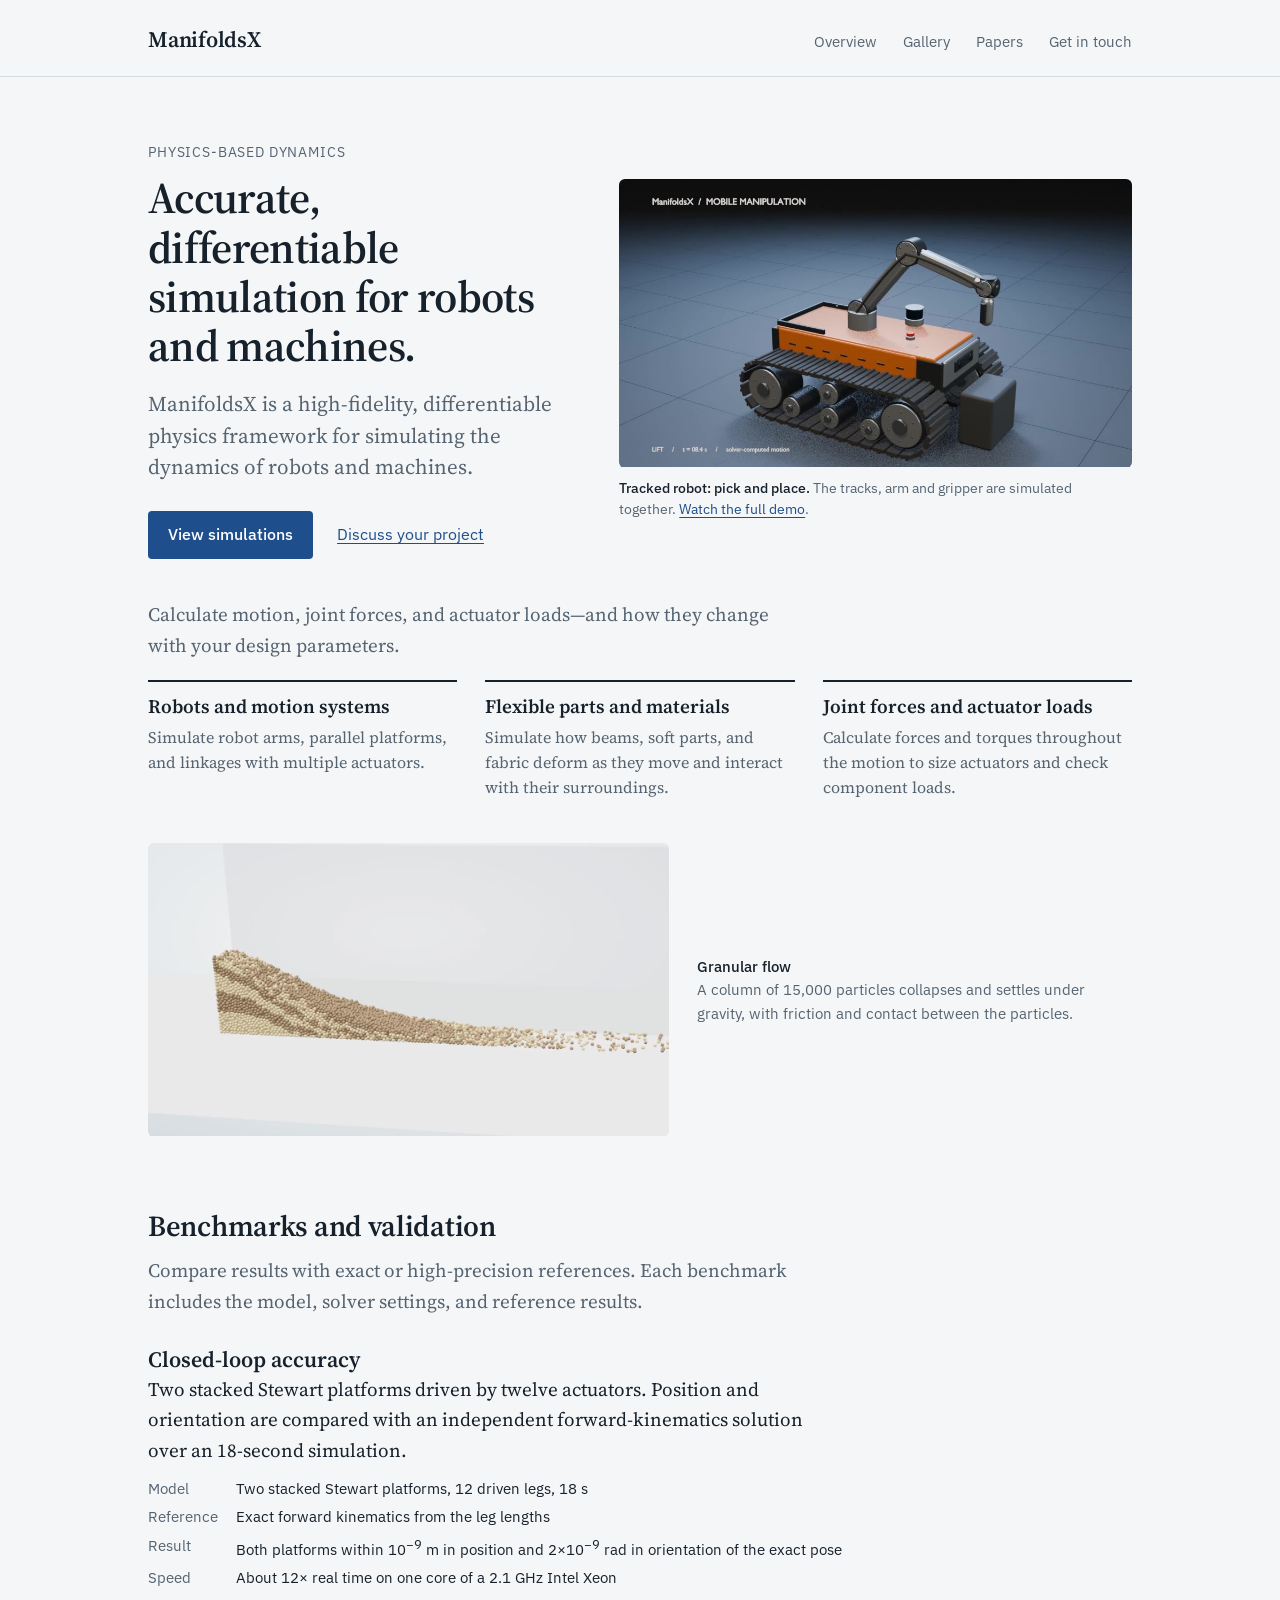
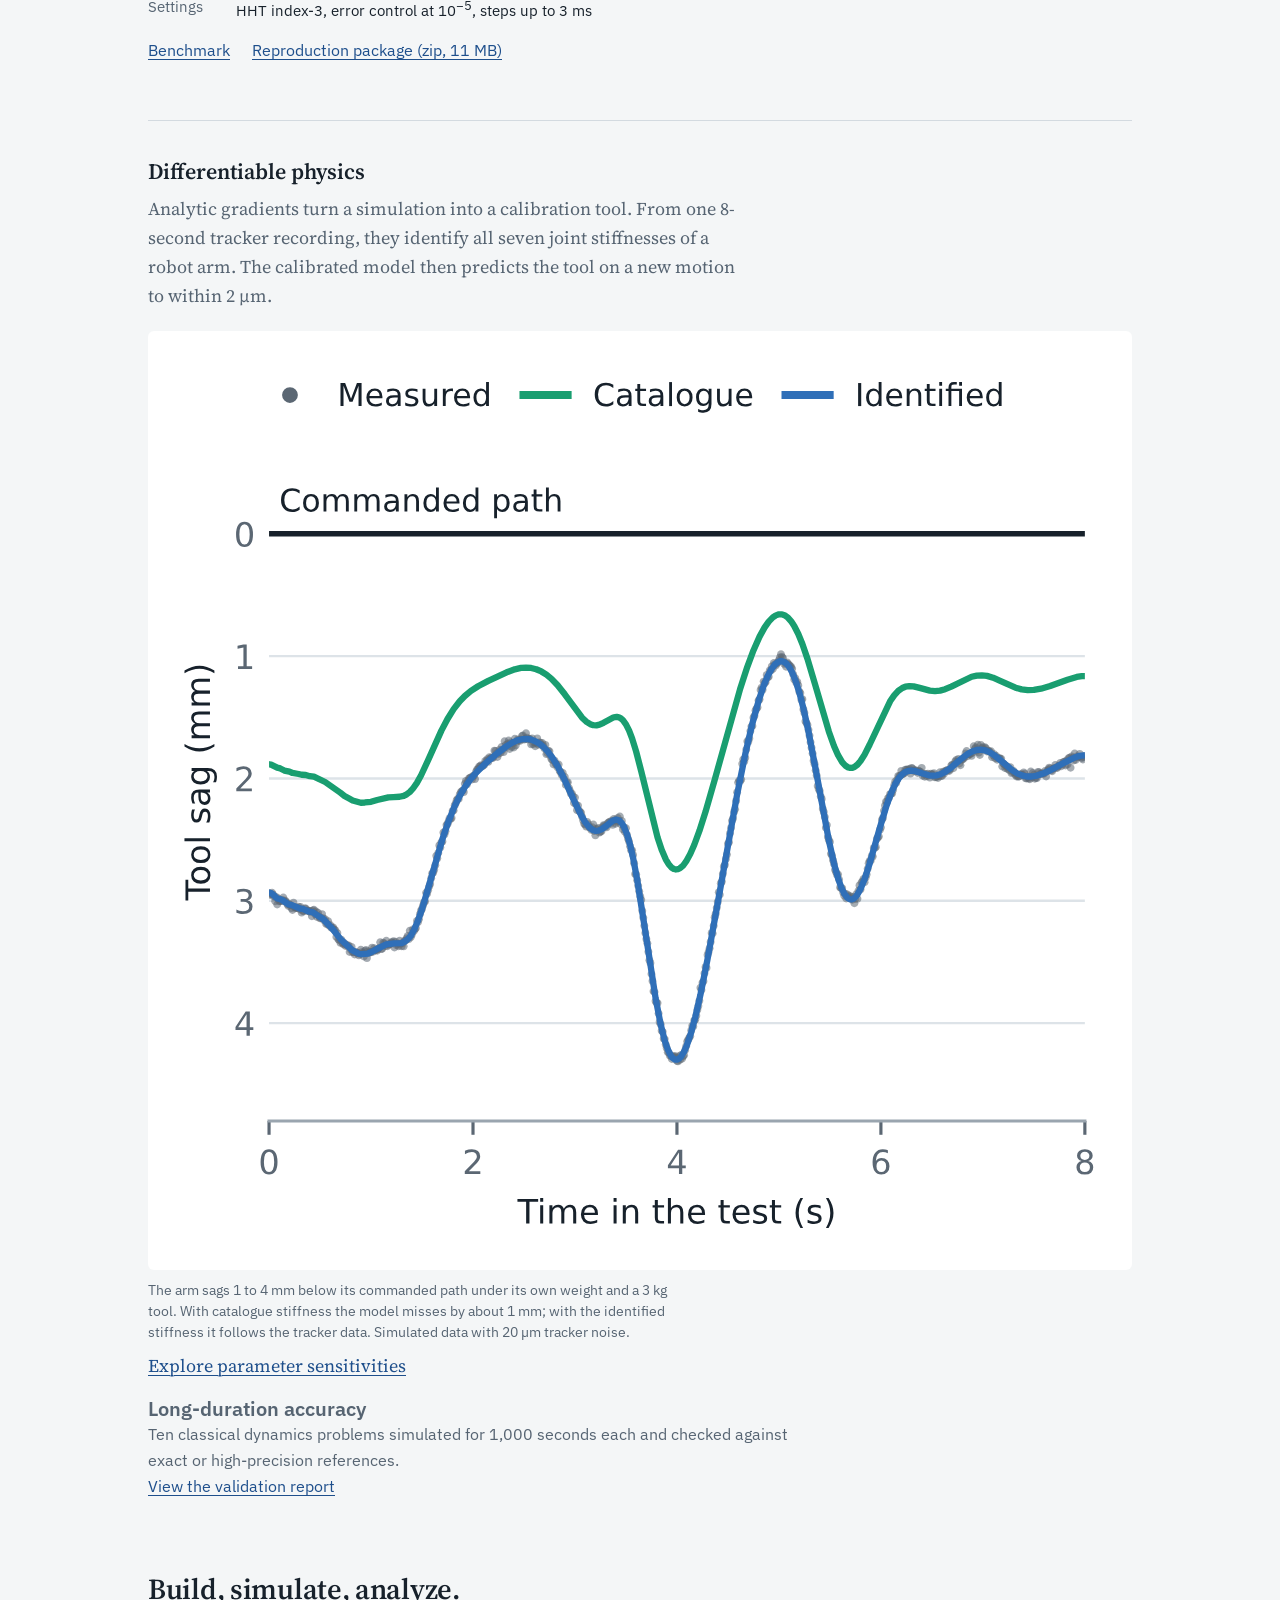
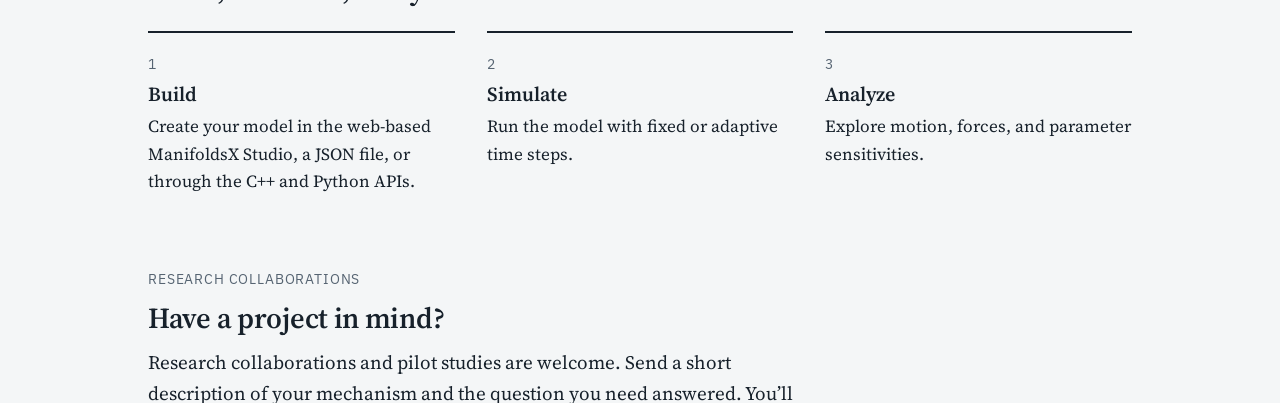
==== commit 749a28f8: "Feature tracked robot demo on homepage and first in gallery" ====
--- a/index.html
+++ b/index.html
@@ -40,10 +40,10 @@
         <div class="actions"><a class="button" href="examples/">View simulations</a><a href="#pilot">Discuss your project</a></div>
       </div>
       <figure class="hero-media">
-        <a class="clip" href="examples/#cotton">
-          <video muted loop playsinline preload="metadata" poster="examples/media/robot_cloth.jpg" aria-label="Two robot arms moving a cotton sheet"><source src="examples/media/robot_cloth.mp4" type="video/mp4"></video>
+        <a class="clip" href="examples/#tracked-robot">
+          <video muted loop playsinline preload="metadata" poster="examples/media/tracked_robot.jpg" aria-label="Tracked robot reaching for a sample and lifting it"><source src="examples/media/tracked_robot_preview.mp4" type="video/mp4"></video>
         </a>
-        <figcaption><b>Two robot arms handling fabric.</b> Arms and fabric are simulated together, including the forces through the grippers.</figcaption>
+        <figcaption><b>Tracked robot: pick and place.</b> The tracks, arm and gripper are simulated together. <a href="examples/#tracked-robot">Watch the full demo</a>.</figcaption>
       </figure>
     </div>
     <p class="hero-sub">Calculate motion, joint forces, and actuator loads—and how they change with your design parameters.</p>
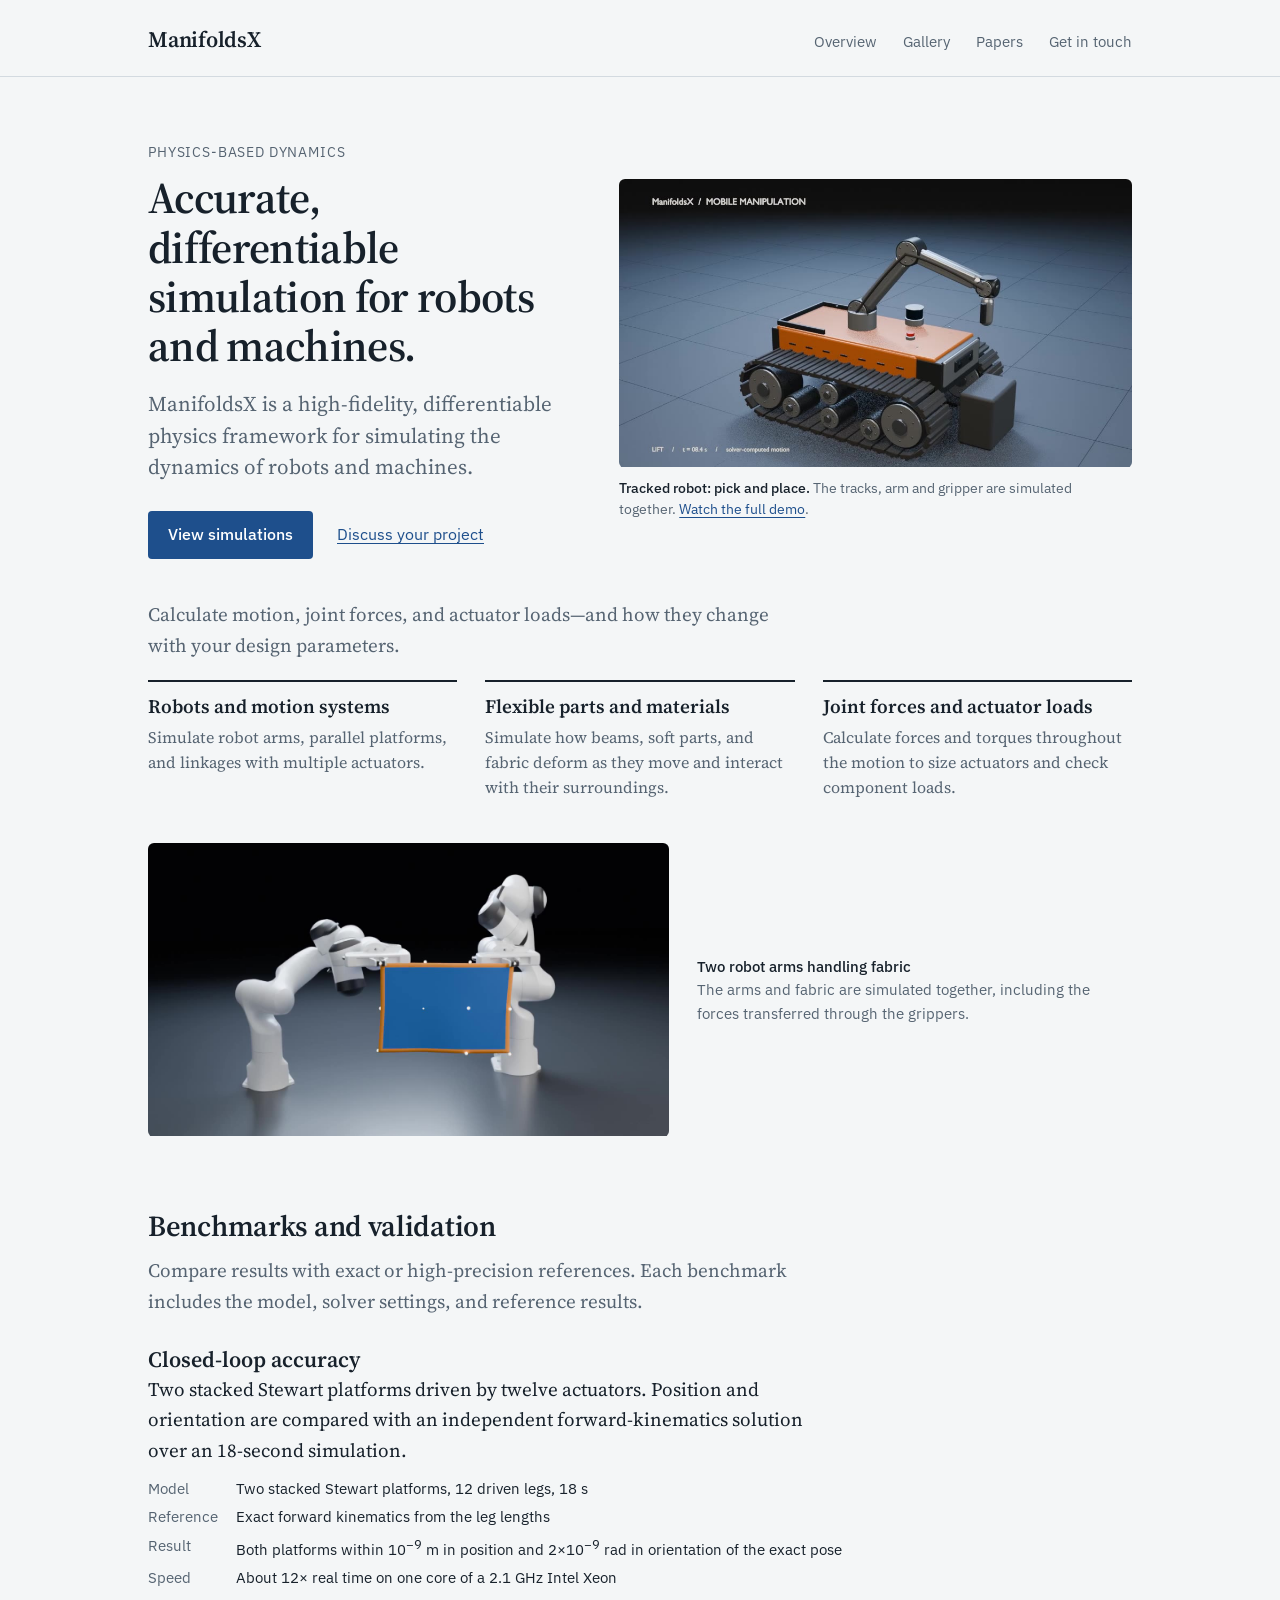
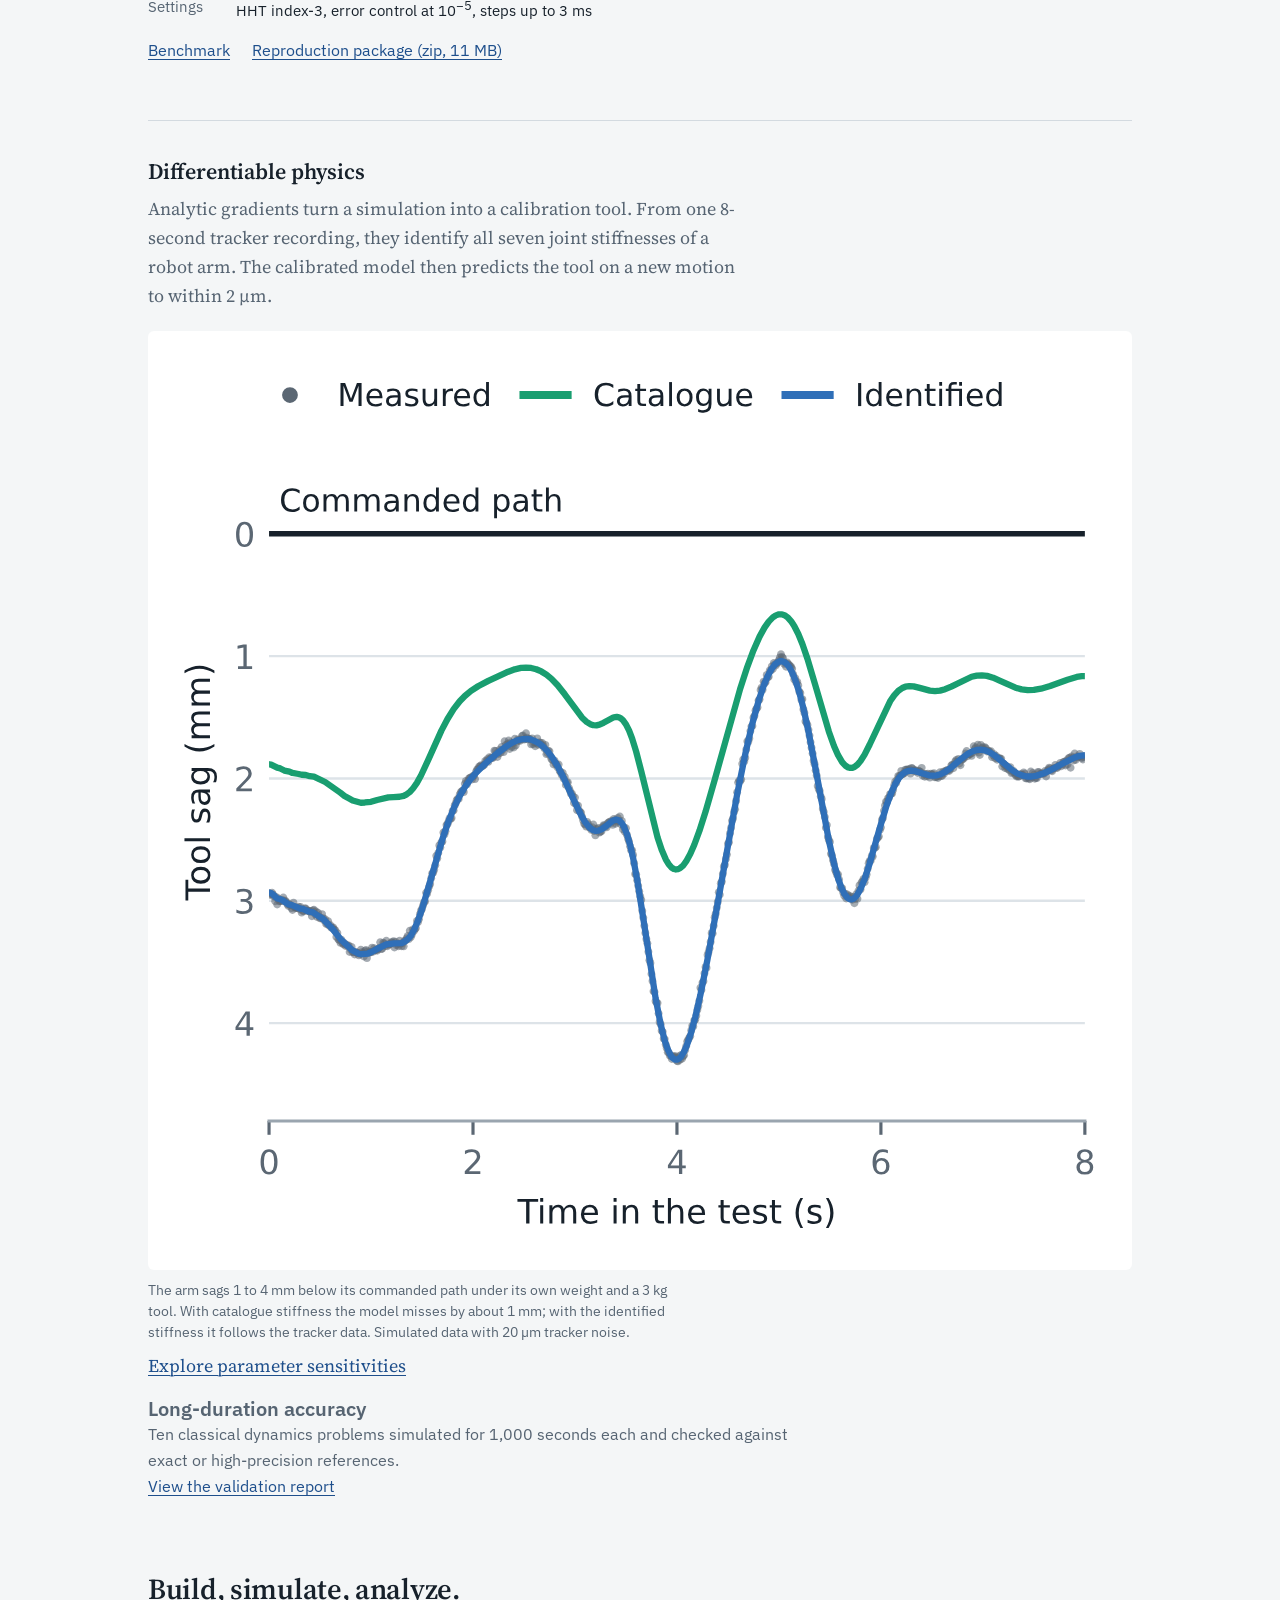
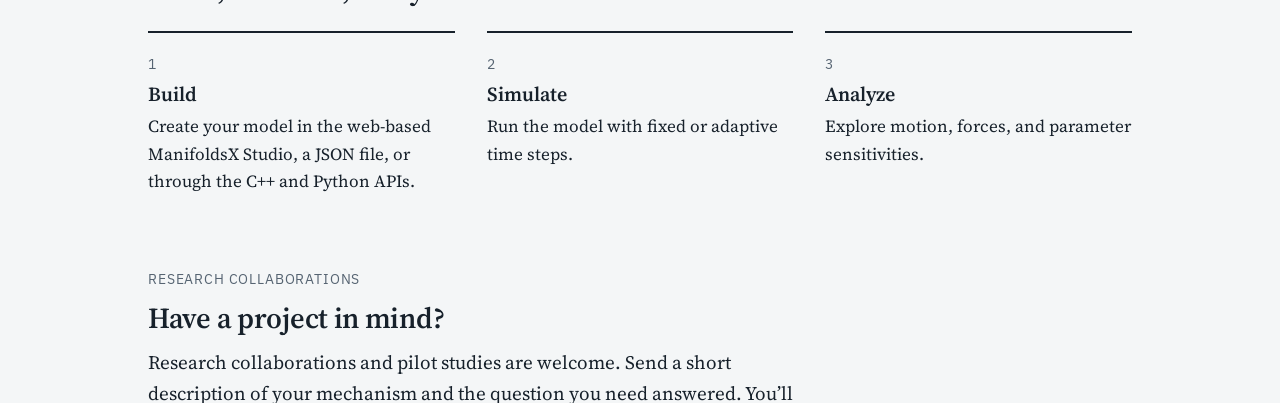
==== commit f93ebd61: "Homepage: cloth clip in the second slot The tracked robot now leads the hero; the cloth clip returns" ====
--- a/index.html
+++ b/index.html
@@ -56,10 +56,10 @@
 
   <section class="reel" aria-label="Featured simulations">
     <div class="second">
-      <a class="clip" href="examples/#granular">
-        <video muted loop playsinline preload="none" poster="examples/media/granular_collapse.jpg" aria-label="Granular column collapsing"><source src="examples/media/granular_collapse.mp4" type="video/mp4"></video>
+      <a class="clip" href="examples/#cotton">
+        <video muted loop playsinline preload="none" poster="examples/media/robot_cloth.jpg" aria-label="Two robot arms moving a cotton sheet"><source src="examples/media/robot_cloth.mp4" type="video/mp4"></video>
       </a>
-      <p class="caption"><b>Granular flow</b><br>A column of 15,000 particles collapses and settles under gravity, with friction and contact between the particles.</p>
+      <p class="caption"><b>Two robot arms handling fabric</b><br>The arms and fabric are simulated together, including the forces transferred through the grippers.</p>
     </div>
   </section>
 
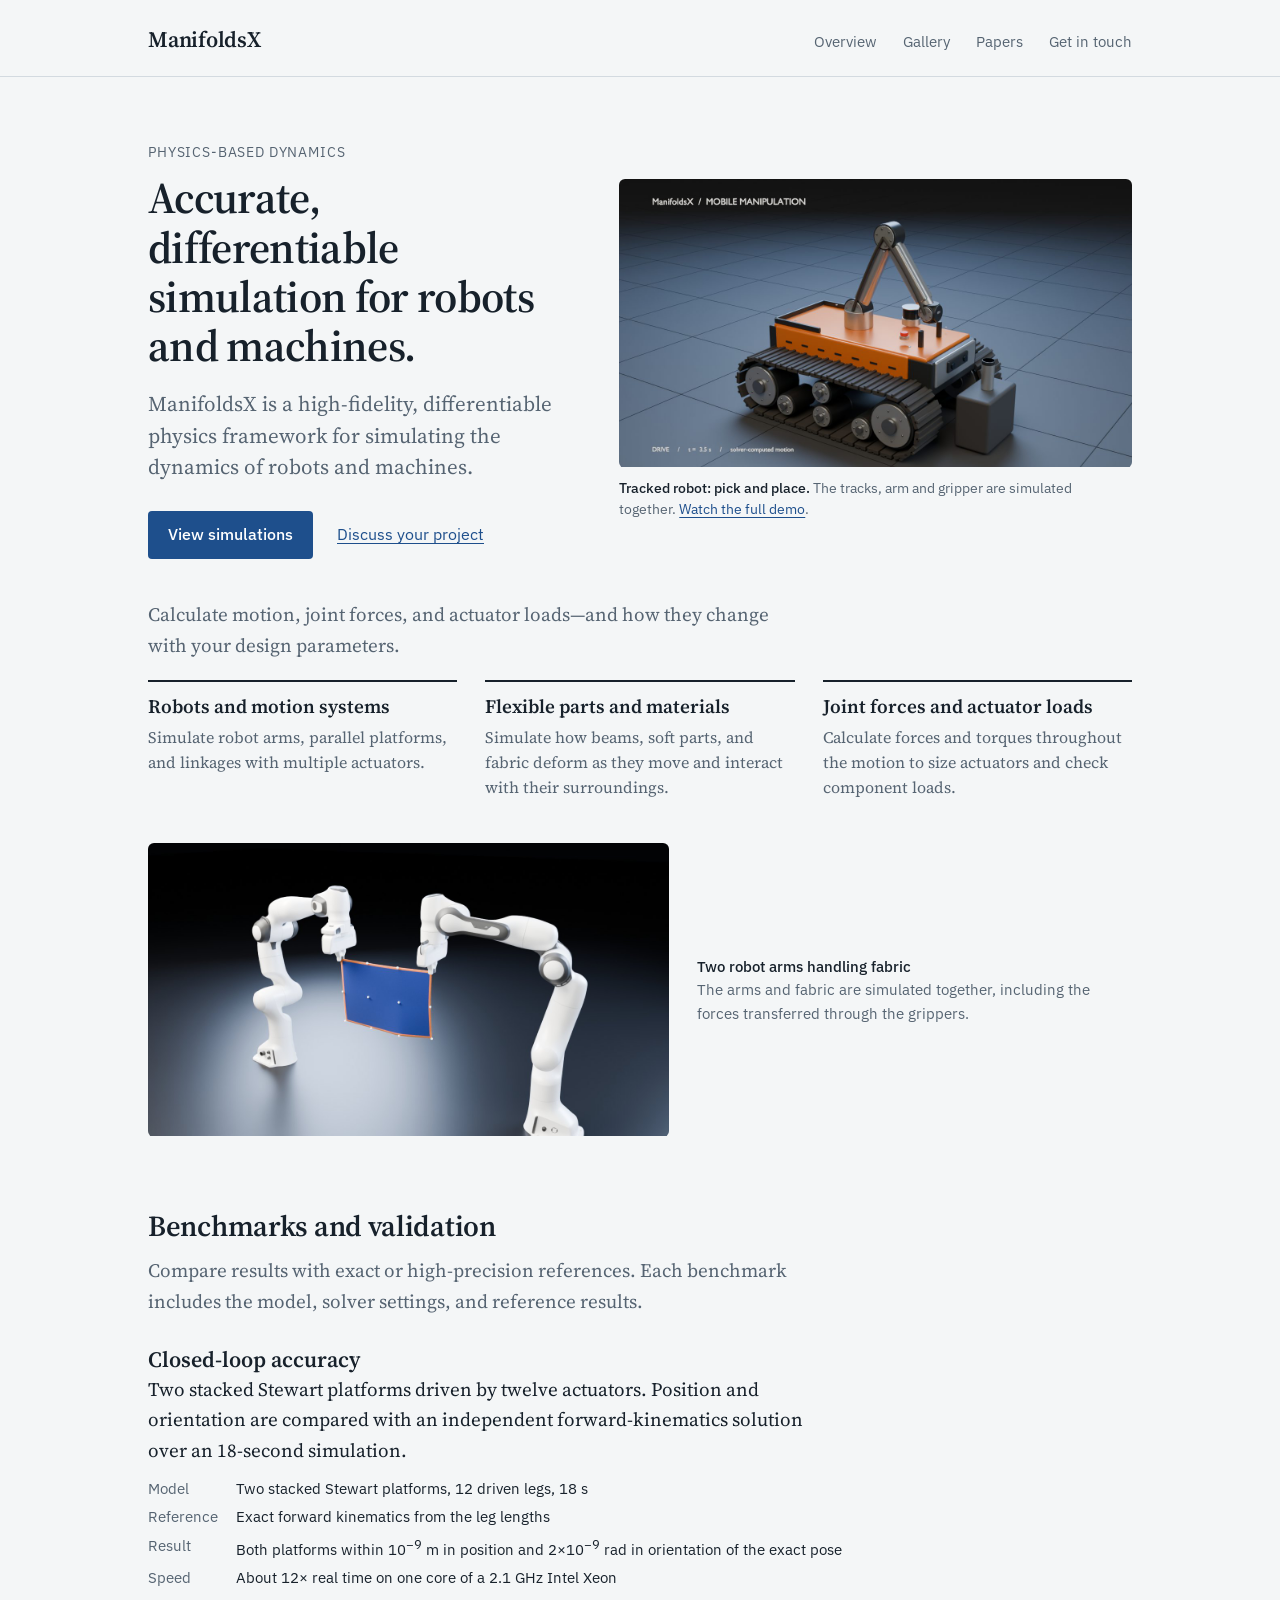
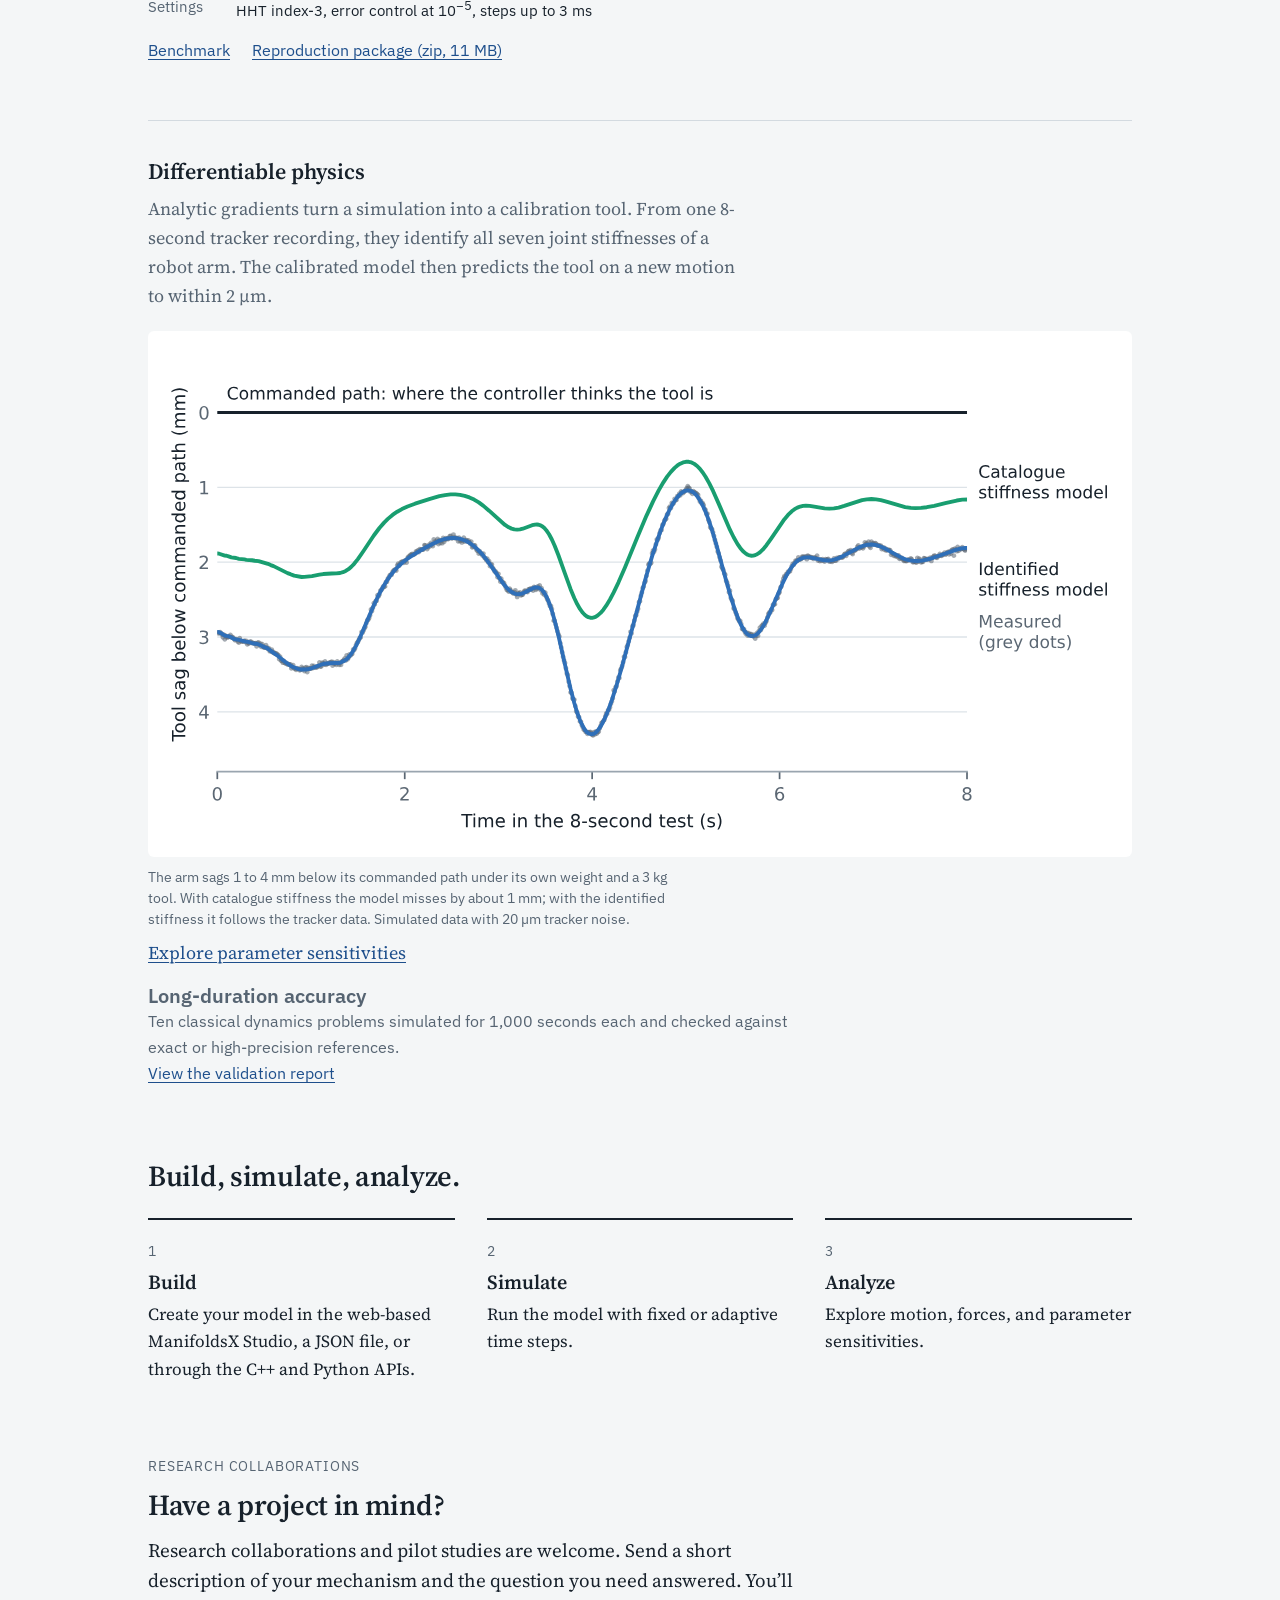
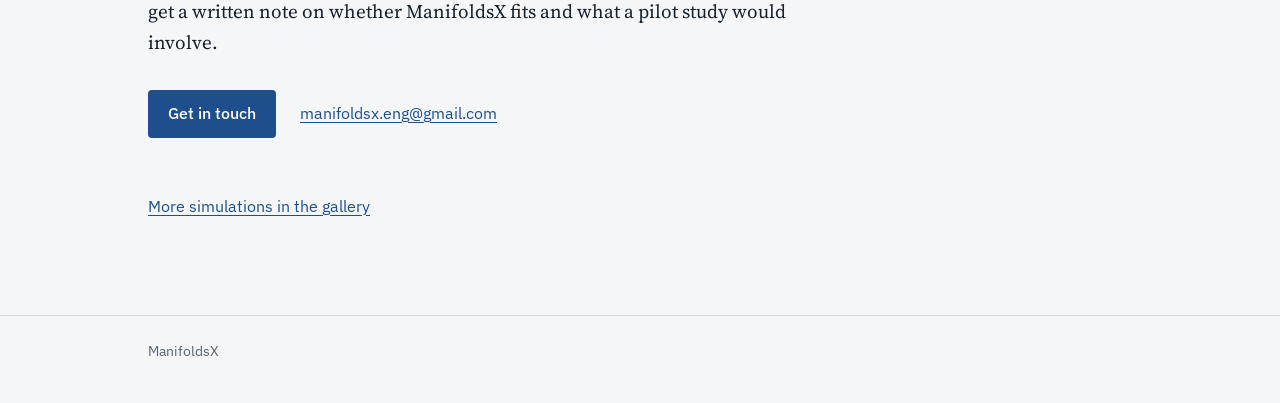
==== commit 85362176: "Hero clips: robot labels hold still during the zoom; new two-arm cloth clip without penetration Trac" ====
--- a/index.html
+++ b/index.html
@@ -57,7 +57,7 @@
   <section class="reel" aria-label="Featured simulations">
     <div class="second">
       <a class="clip" href="examples/#cotton">
-        <video muted loop playsinline preload="none" poster="examples/media/robot_cloth.jpg" aria-label="Two robot arms moving a cotton sheet"><source src="examples/media/robot_cloth.mp4" type="video/mp4"></video>
+        <video muted loop playsinline preload="none" poster="examples/media/robot_cloth_loop.jpg" aria-label="Two robot arms shaking a cotton sheet"><source src="examples/media/robot_cloth_loop.mp4" type="video/mp4"></video>
       </a>
       <p class="caption"><b>Two robot arms handling fabric</b><br>The arms and fabric are simulated together, including the forces transferred through the grippers.</p>
     </div>
